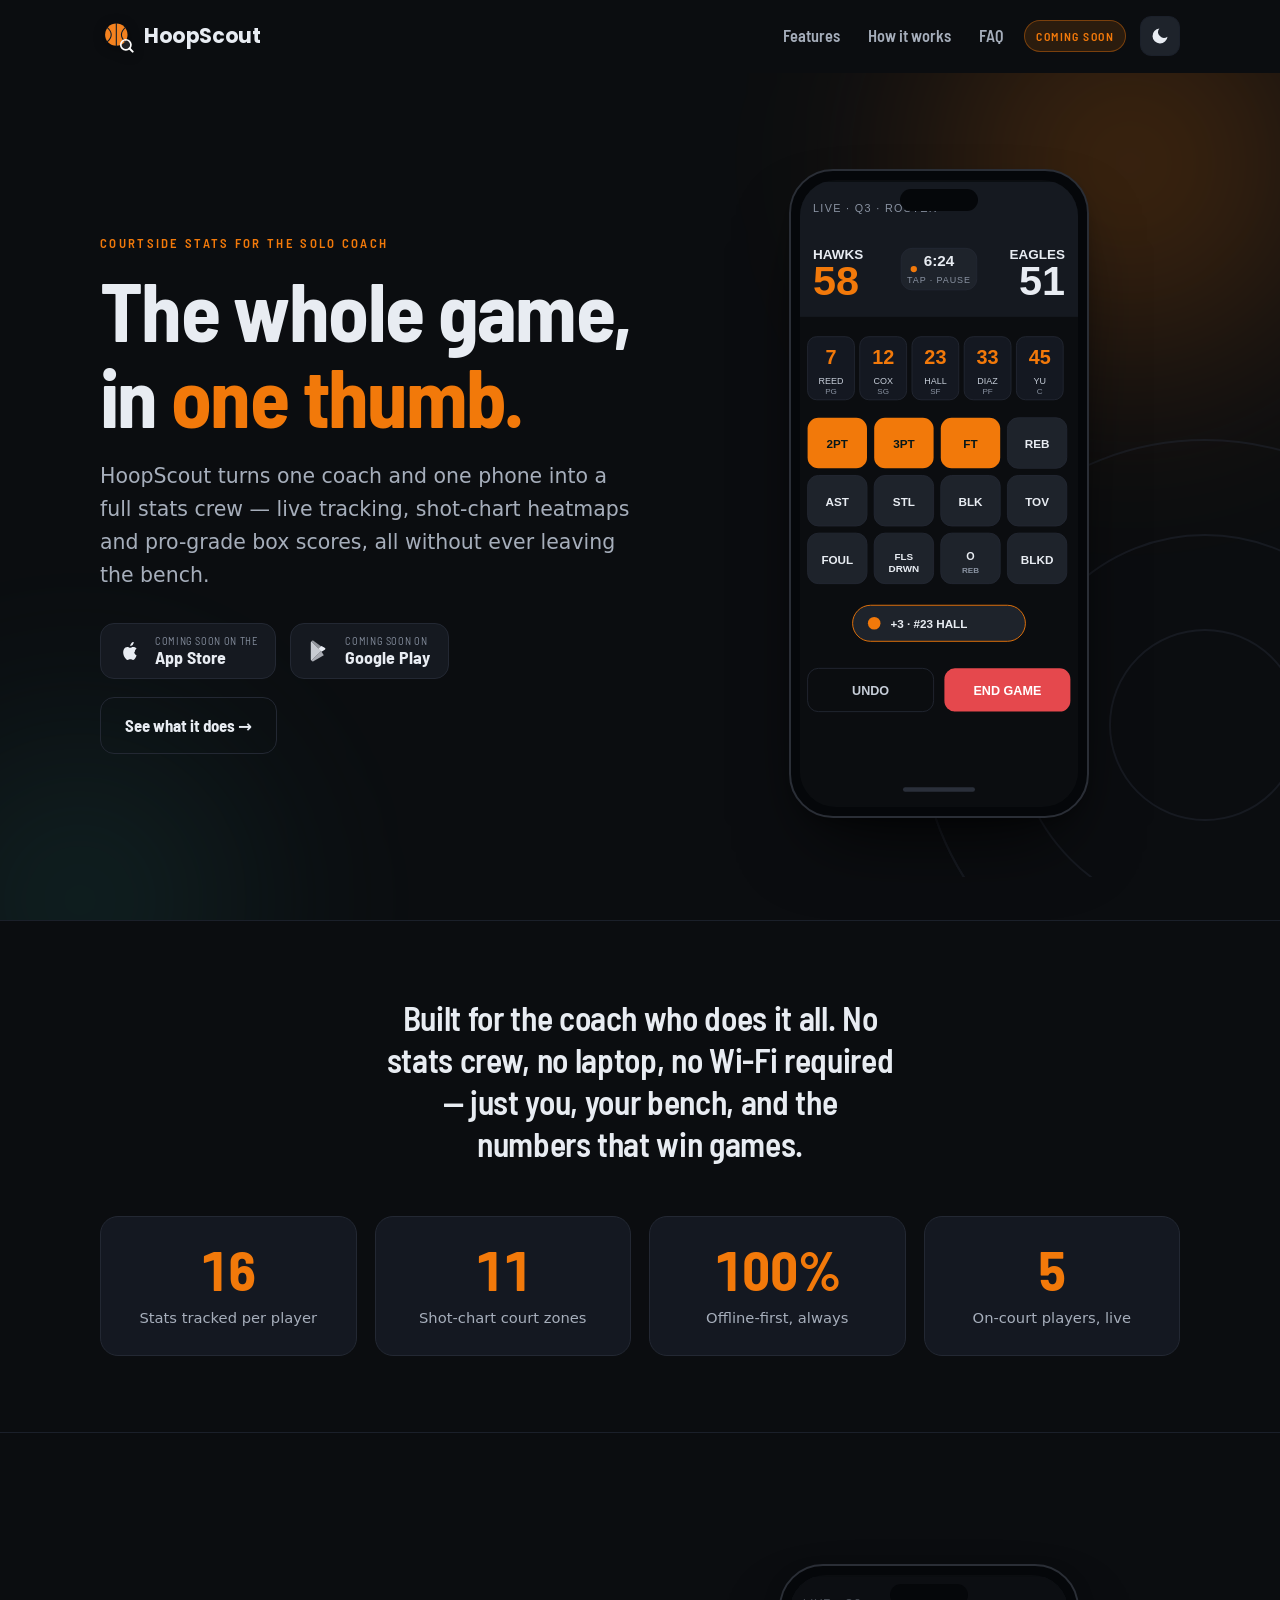
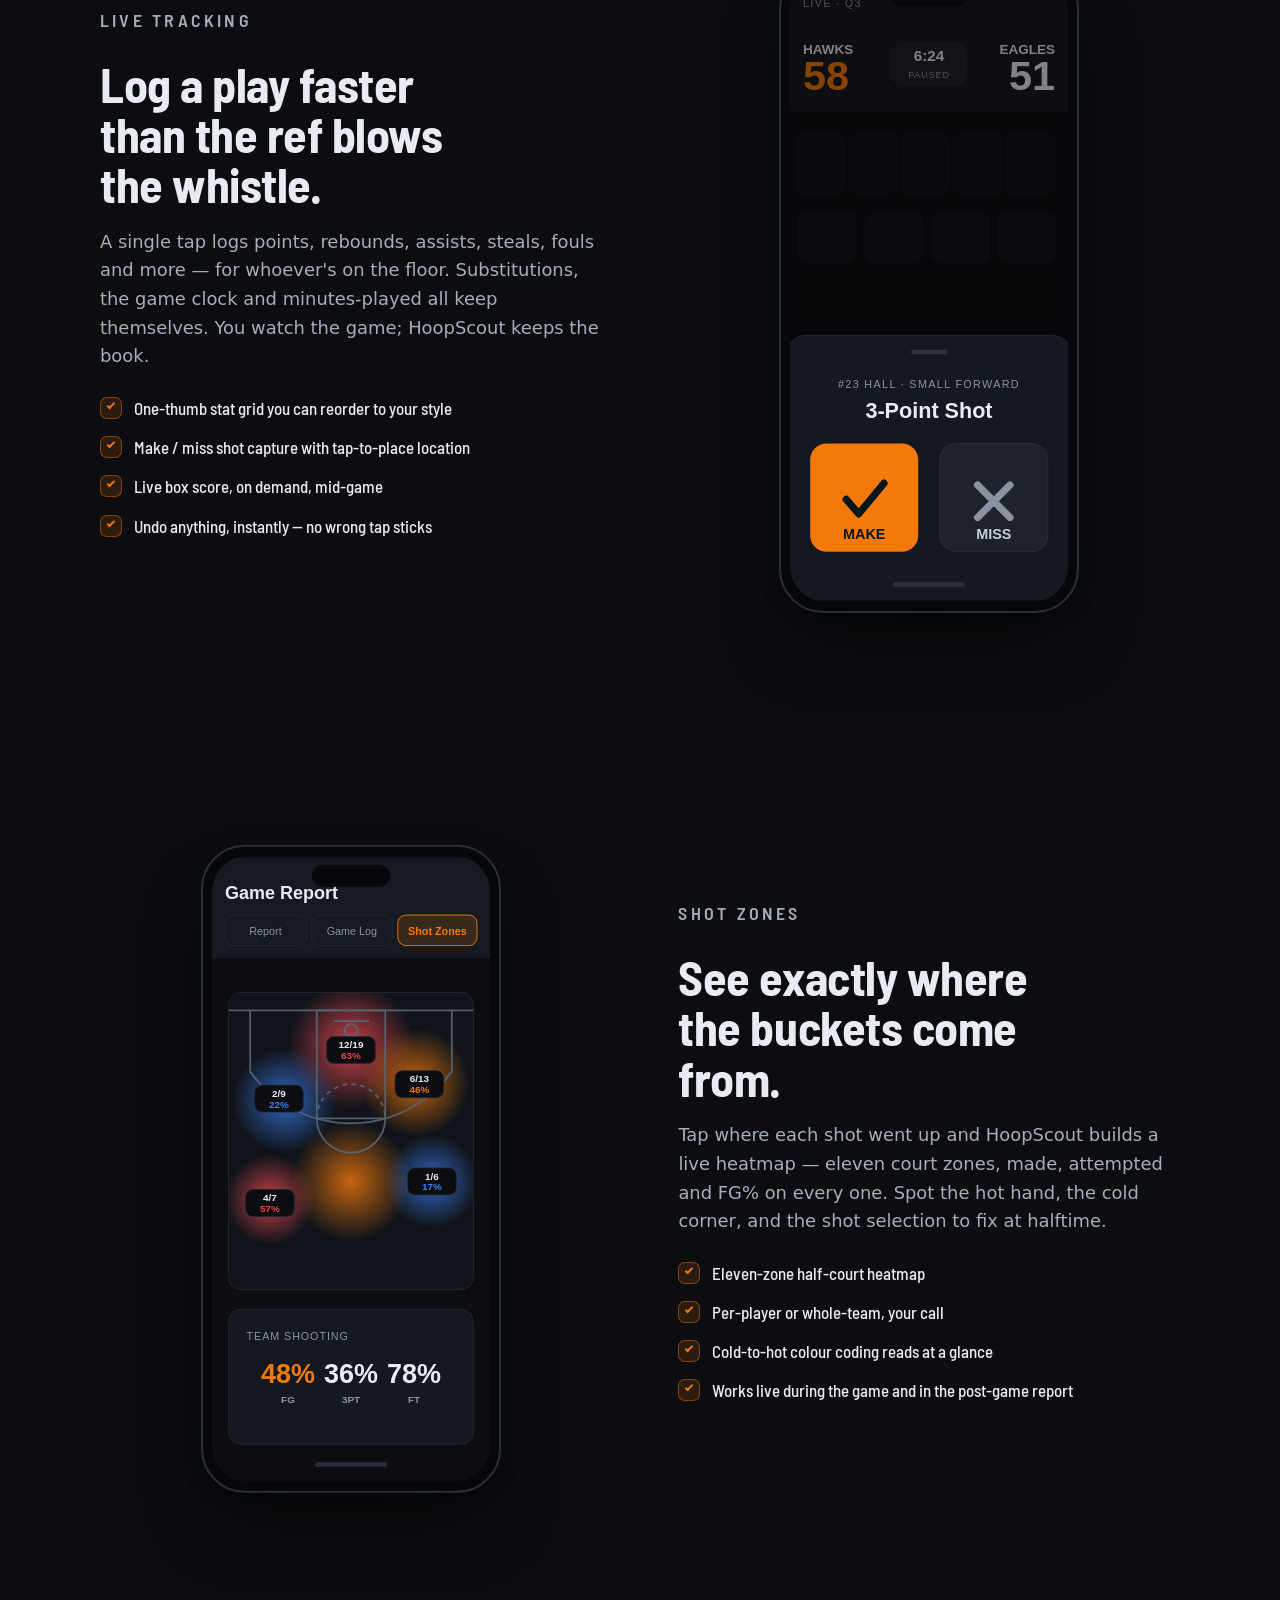
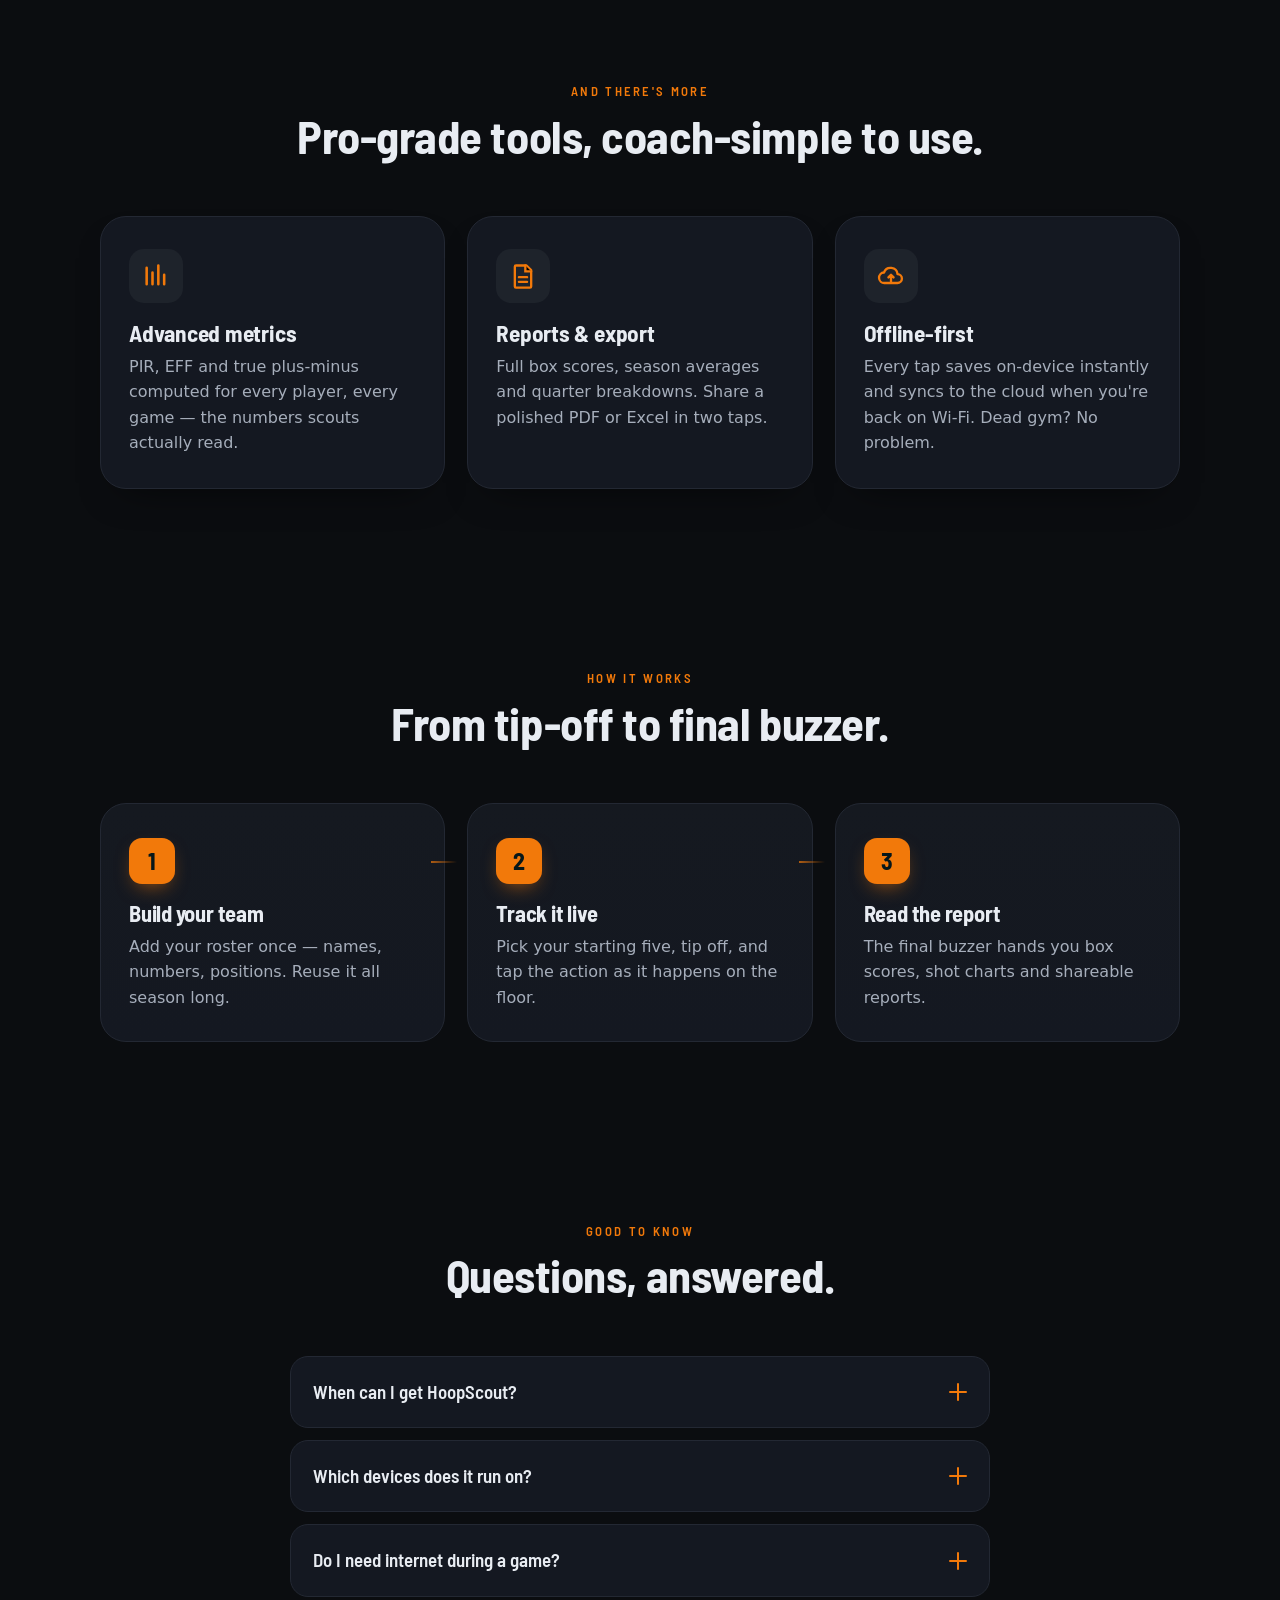
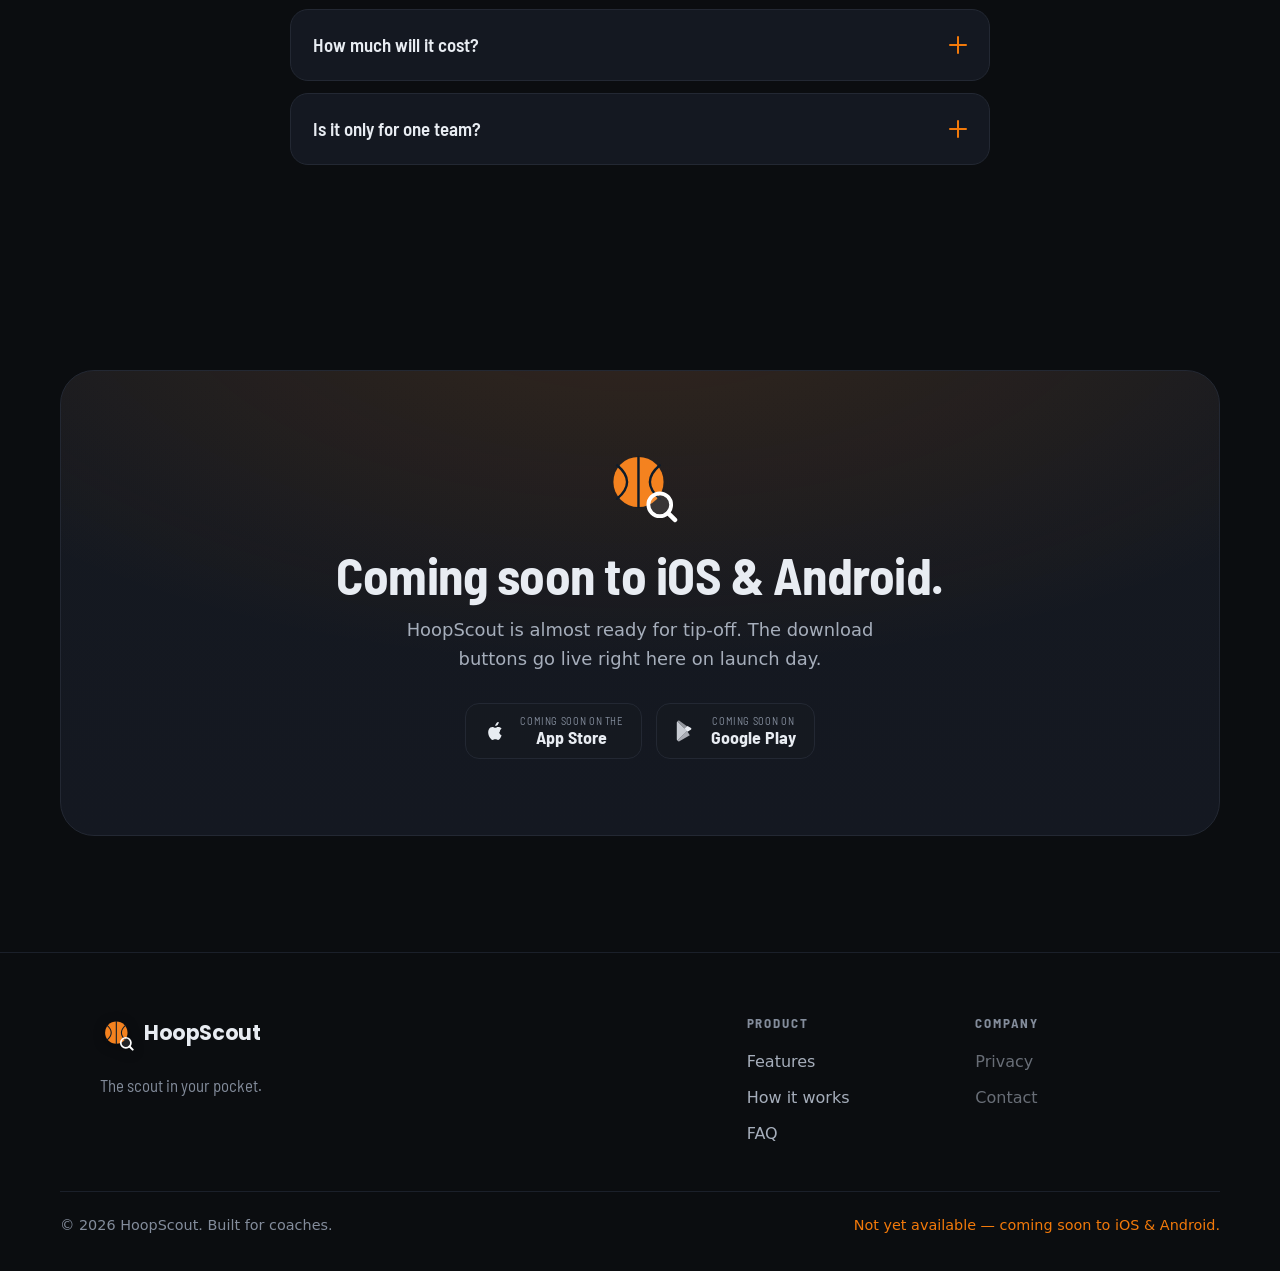
==== index.html @ 293b3ce4 "Initial commit: HoopScout marketing website Static HTML/CSS/JS landing page for the HoopScout basket" ====
<!doctype html>
<html lang="en" data-theme="dark">
<head>
  <meta charset="utf-8" />
  <meta name="viewport" content="width=device-width, initial-scale=1" />
  <title>HoopScout — Courtside basketball stats for the solo coach</title>
  <meta name="description" content="HoopScout turns one coach and one phone into a full stats crew — live courtside tracking, shot-zone heatmaps and pro-grade box scores. Coming soon to iOS & Android." />
  <meta name="theme-color" content="#0B0D10" />

  <!-- Open Graph / social -->
  <meta property="og:type" content="website" />
  <meta property="og:title" content="HoopScout — the scout in your pocket" />
  <meta property="og:description" content="Live courtside stat tracking, shot-zone heatmaps and pro-grade reports. One coach, one phone. Coming soon to iOS & Android." />
  <meta property="og:image" content="assets/og-image.svg" />
  <meta name="twitter:card" content="summary_large_image" />

  <link rel="icon" href="assets/favicon.svg" type="image/svg+xml" />
  <link rel="apple-touch-icon" href="assets/favicon.svg" />

  <!-- Fonts -->
  <link rel="preconnect" href="https://fonts.googleapis.com" />
  <link rel="preconnect" href="https://fonts.gstatic.com" crossorigin />
  <link href="https://fonts.googleapis.com/css2?family=Barlow+Semi+Condensed:wght@500;600;700&family=Poppins:wght@600;700&display=swap" rel="stylesheet" />

  <link rel="stylesheet" href="css/styles.css" />
  <noscript><style>.reveal{opacity:1 !important;transform:none !important}</style></noscript>

  <!-- Set theme before paint to avoid a flash -->
  <script>
    (function () {
      try {
        var t = localStorage.getItem('hs-theme');
        if (t === 'light' || t === 'dark') document.documentElement.setAttribute('data-theme', t);
      } catch (e) {}
    })();
  </script>
</head>
<body>
  <a class="skip-link" href="#main">Skip to content</a>

  <!-- ============ NAV ============ -->
  <header class="nav" id="nav" data-reveal-instant>
    <div class="wrap nav__inner">
      <a class="brand" href="#top" aria-label="HoopScout home">
        <span class="brand__mark" aria-hidden="true">
          <svg viewBox="0 0 100 100" xmlns="http://www.w3.org/2000/svg">
            <circle cx="48" cy="46" r="33" fill="#F4821F"/>
            <line x1="48" y1="13" x2="48" y2="79" stroke="#0D1B2A" stroke-width="3.2" stroke-linecap="round"/>
            <path d="M 20,24 Q 46,46 20,68" stroke="#0D1B2A" stroke-width="3.2" fill="none" stroke-linecap="round"/>
            <path d="M 76,24 Q 50,46 76,68" stroke="#0D1B2A" stroke-width="3.2" fill="none" stroke-linecap="round"/>
            <circle cx="76" cy="76" r="15" fill="rgba(255,255,255,0.10)" stroke="#fff" stroke-width="5"/>
            <line x1="87" y1="87" x2="96" y2="96" stroke="#fff" stroke-width="6" stroke-linecap="round"/>
          </svg>
        </span>
        <span class="brand__word">HoopScout</span>
      </a>

      <nav class="nav__links" aria-label="Primary">
        <a href="#features">Features</a>
        <a href="#how">How it works</a>
        <a href="#faq">FAQ</a>
      </nav>

      <div class="nav__actions">
        <span class="chip chip--soon">Coming soon</span>
        <button class="theme-toggle" id="themeToggle" type="button" aria-label="Switch to light theme" aria-pressed="false">
          <svg class="theme-toggle__moon" viewBox="0 0 24 24" aria-hidden="true"><path d="M21 12.8A9 9 0 1 1 11.2 3a7 7 0 0 0 9.8 9.8Z" fill="currentColor"/></svg>
          <svg class="theme-toggle__sun" viewBox="0 0 24 24" aria-hidden="true"><circle cx="12" cy="12" r="4.2" fill="currentColor"/><g stroke="currentColor" stroke-width="2" stroke-linecap="round"><path d="M12 2.5v2.6M12 18.9v2.6M2.5 12h2.6M18.9 12h2.6M5 5l1.9 1.9M17.1 17.1 19 19M19 5l-1.9 1.9M6.9 17.1 5 19"/></g></svg>
        </button>
      </div>
    </div>
  </header>

  <main id="main">
    <span id="top"></span>

    <!-- ============ HERO ============ -->
    <section class="hero">
      <div class="hero__bg" aria-hidden="true">
        <span class="hero__glow hero__glow--1"></span>
        <span class="hero__glow hero__glow--2"></span>
        <svg class="hero__court" viewBox="0 0 800 800" preserveAspectRatio="xMidYMid slice">
          <g fill="none" stroke="currentColor" stroke-width="2">
            <circle cx="640" cy="640" r="300"/>
            <circle cx="640" cy="640" r="200"/>
            <circle cx="640" cy="640" r="100"/>
            <path d="M340 640a300 300 0 0 0 600 0"/>
          </g>
        </svg>
      </div>

      <div class="wrap hero__inner">
        <div class="hero__copy">
          <p class="eyebrow reveal">Courtside stats for the solo coach</p>
          <h1 class="hero__title reveal" data-reveal-delay="1">
            The whole game,<br />in <span class="accent">one thumb.</span>
          </h1>
          <p class="hero__sub reveal" data-reveal-delay="2">
            HoopScout turns one coach and one phone into a full stats crew —
            live tracking, shot-chart heatmaps and pro-grade box scores,
            all without ever leaving the bench.
          </p>

          <div class="hero__cta reveal" data-reveal-delay="3">
            <div class="badges">
              <span class="store-badge" role="img" aria-label="Coming soon on the App Store" title="Coming soon">
                <svg class="store-badge__icon" viewBox="0 0 24 24" aria-hidden="true"><path d="M16.4 12.9c0-2 1.6-3 1.7-3-1-1.4-2.4-1.6-2.9-1.6-1.2-.1-2.4.7-3 .7-.6 0-1.6-.7-2.6-.7-1.3 0-2.6.8-3.2 2-1.4 2.4-.4 6 1 8 .7 1 1.4 2 2.4 2 1 0 1.3-.6 2.5-.6s1.5.6 2.5.6 1.7-1 2.3-2c.7-1.1 1-2.2 1-2.3-.1 0-2.2-.8-2.2-3.1ZM14.6 6.3c.5-.7.9-1.6.8-2.5-.8 0-1.7.5-2.3 1.2-.5.6-.9 1.5-.8 2.4.9.1 1.8-.4 2.3-1.1Z" fill="currentColor"/></svg>
                <span class="store-badge__text"><small>Coming soon on the</small><strong>App Store</strong></span>
              </span>
              <span class="store-badge" role="img" aria-label="Coming soon on Google Play" title="Coming soon">
                <svg class="store-badge__icon" viewBox="0 0 24 24" aria-hidden="true"><path d="M4 3.2c-.3.2-.5.6-.5 1.1v15.4c0 .5.2.9.5 1.1l9-8.8-9-8.8Z" fill="currentColor" opacity=".85"/><path d="m16.3 9.1-2.9-1.7-2.7 2.6 2.7 2.6 3-1.7c.8-.5.8-1.4-.1-1.8Z" fill="currentColor"/><path d="m4 3.2 9 8.8 2.5-2.5L5.9 2.6C5.2 2.2 4.5 2.5 4 3.2Z" fill="currentColor" opacity=".6"/><path d="m13 12 -9 8.8c.5.7 1.2 1 1.9.6l9.6-5.5L13 12Z" fill="currentColor" opacity=".7"/></svg>
                <span class="store-badge__text"><small>Coming soon on</small><strong>Google Play</strong></span>
              </span>
            </div>
            <a class="btn btn--ghost" href="#features">See what it does &rarr;</a>
          </div>
        </div>

        <div class="hero__visual reveal" data-reveal-delay="2">
          <div class="phone phone--float">
            <div class="phone__frame">
              <span class="phone__island" aria-hidden="true"></span>
              <img class="phone__screen" src="assets/screenshots/hero.png" alt="HoopScout live game screen showing a score bar, on-court players and the stat button grid"
                   loading="eager" width="320" height="692"
                   onerror="this.onerror=null;this.src='assets/screenshots/ph-hero.svg';" />
            </div>
          </div>
        </div>
      </div>
    </section>

    <!-- ============ POSITIONING / STATS ============ -->
    <section class="band">
      <div class="wrap">
        <p class="band__lead reveal">
          Built for the coach who does it all. No stats crew, no laptop,
          no Wi-Fi required — just you, your bench, and the numbers that win games.
        </p>
        <div class="stats">
          <div class="stat reveal" data-reveal-delay="1">
            <span class="stat__num" data-count="16">0</span>
            <span class="stat__label">Stats tracked per player</span>
          </div>
          <div class="stat reveal" data-reveal-delay="2">
            <span class="stat__num" data-count="11">0</span>
            <span class="stat__label">Shot-chart court zones</span>
          </div>
          <div class="stat reveal" data-reveal-delay="3">
            <span class="stat__num" data-count="100" data-suffix="%">0</span>
            <span class="stat__label">Offline-first, always</span>
          </div>
          <div class="stat reveal" data-reveal-delay="4">
            <span class="stat__num" data-count="5">0</span>
            <span class="stat__label">On-court players, live</span>
          </div>
        </div>
      </div>
    </section>

    <!-- ============ SPOTLIGHT 1 — LIVE TRACKING ============ -->
    <section class="spotlight" id="features">
      <div class="wrap spotlight__inner">
        <div class="spotlight__copy reveal">
          <p class="eyebrow">Live tracking</p>
          <h2>Log a play faster than the ref blows the whistle.</h2>
          <p>
            A single tap logs points, rebounds, assists, steals, fouls and more —
            for whoever's on the floor. Substitutions, the game clock and
            minutes-played all keep themselves. You watch the game;
            HoopScout keeps the book.
          </p>
          <ul class="ticks">
            <li>One-thumb stat grid you can reorder to your style</li>
            <li>Make / miss shot capture with tap-to-place location</li>
            <li>Live box score, on demand, mid-game</li>
            <li>Undo anything, instantly — no wrong tap sticks</li>
          </ul>
        </div>
        <div class="spotlight__visual reveal" data-reveal-delay="1">
          <div class="phone" data-parallax="0.04">
            <div class="phone__frame">
              <span class="phone__island" aria-hidden="true"></span>
              <img class="phone__screen" src="assets/screenshots/live-tracking.png" alt="HoopScout shot-confirm sheet with large Make and Miss buttons"
                   loading="lazy" width="320" height="692"
                   onerror="this.onerror=null;this.src='assets/screenshots/ph-live-tracking.svg';" />
            </div>
          </div>
        </div>
      </div>
    </section>

    <!-- ============ SPOTLIGHT 2 — SHOT ZONES ============ -->
    <section class="spotlight spotlight--reverse">
      <div class="wrap spotlight__inner">
        <div class="spotlight__copy reveal">
          <p class="eyebrow">Shot zones</p>
          <h2>See exactly where the buckets come from.</h2>
          <p>
            Tap where each shot went up and HoopScout builds a live heatmap —
            eleven court zones, made, attempted and FG% on every one.
            Spot the hot hand, the cold corner, and the shot selection to
            fix at halftime.
          </p>
          <ul class="ticks">
            <li>Eleven-zone half-court heatmap</li>
            <li>Per-player or whole-team, your call</li>
            <li>Cold-to-hot colour coding reads at a glance</li>
            <li>Works live during the game and in the post-game report</li>
          </ul>
        </div>
        <div class="spotlight__visual reveal" data-reveal-delay="1">
          <div class="phone" data-parallax="0.04">
            <div class="phone__frame">
              <span class="phone__island" aria-hidden="true"></span>
              <img class="phone__screen" src="assets/screenshots/shot-zones.png" alt="HoopScout shot-zone heatmap on a half court with FG% badges per zone"
                   loading="lazy" width="320" height="692"
                   onerror="this.onerror=null;this.src='assets/screenshots/ph-shot-zones.svg';" />
            </div>
          </div>
        </div>
      </div>
    </section>

    <!-- ============ MORE IN THE APP ============ -->
    <section class="more">
      <div class="wrap">
        <div class="section-head reveal">
          <p class="eyebrow">And there's more</p>
          <h2>Pro-grade tools, coach-simple to use.</h2>
        </div>
        <div class="cards">
          <article class="card reveal" data-reveal-delay="1">
            <span class="card__icon" aria-hidden="true">
              <svg viewBox="0 0 24 24"><path d="M4 19V5m5 14V9m5 10V3m5 16v-8" stroke="currentColor" stroke-width="2.2" stroke-linecap="round"/></svg>
            </span>
            <h3>Advanced metrics</h3>
            <p>PIR, EFF and true plus-minus computed for every player, every game — the numbers scouts actually read.</p>
          </article>
          <article class="card reveal" data-reveal-delay="2">
            <span class="card__icon" aria-hidden="true">
              <svg viewBox="0 0 24 24"><path d="M6 3h9l4 4v14a1 1 0 0 1-1 1H6a1 1 0 0 1-1-1V4a1 1 0 0 1 1-1Z" fill="none" stroke="currentColor" stroke-width="2" stroke-linejoin="round"/><path d="M14 3v5h5M8.5 13h7M8.5 17h7" stroke="currentColor" stroke-width="2" stroke-linecap="round"/></svg>
            </span>
            <h3>Reports &amp; export</h3>
            <p>Full box scores, season averages and quarter breakdowns. Share a polished PDF or Excel in two taps.</p>
          </article>
          <article class="card reveal" data-reveal-delay="3">
            <span class="card__icon" aria-hidden="true">
              <svg viewBox="0 0 24 24"><path d="M6.5 18a4.5 4.5 0 0 1-.5-9 6 6 0 0 1 11.6 1.4A3.8 3.8 0 0 1 17.5 18H6.5Z" fill="none" stroke="currentColor" stroke-width="2" stroke-linejoin="round"/><path d="M12 11v6m0-6-2.2 2.2M12 11l2.2 2.2" stroke="currentColor" stroke-width="2" stroke-linecap="round" stroke-linejoin="round"/></svg>
            </span>
            <h3>Offline-first</h3>
            <p>Every tap saves on-device instantly and syncs to the cloud when you're back on Wi-Fi. Dead gym? No problem.</p>
          </article>
        </div>
      </div>
    </section>

    <!-- ============ HOW IT WORKS ============ -->
    <section class="how" id="how">
      <div class="wrap">
        <div class="section-head reveal">
          <p class="eyebrow">How it works</p>
          <h2>From tip-off to final buzzer.</h2>
        </div>
        <ol class="steps">
          <li class="step reveal" data-reveal-delay="1">
            <span class="step__num">1</span>
            <h3>Build your team</h3>
            <p>Add your roster once — names, numbers, positions. Reuse it all season long.</p>
          </li>
          <li class="step reveal" data-reveal-delay="2">
            <span class="step__num">2</span>
            <h3>Track it live</h3>
            <p>Pick your starting five, tip off, and tap the action as it happens on the floor.</p>
          </li>
          <li class="step reveal" data-reveal-delay="3">
            <span class="step__num">3</span>
            <h3>Read the report</h3>
            <p>The final buzzer hands you box scores, shot charts and shareable reports.</p>
          </li>
        </ol>
      </div>
    </section>

    <!-- ============ FAQ ============ -->
    <section class="faq" id="faq">
      <div class="wrap faq__inner">
        <div class="section-head reveal">
          <p class="eyebrow">Good to know</p>
          <h2>Questions, answered.</h2>
        </div>
        <div class="faq__list">
          <details class="qa reveal">
            <summary>When can I get HoopScout?<span class="qa__mark" aria-hidden="true"></span></summary>
            <div class="qa__body"><p>It's in the final stretch of development. This page is exactly where the App Store and Google Play links will land the moment it's live — check back soon.</p></div>
          </details>
          <details class="qa reveal">
            <summary>Which devices does it run on?<span class="qa__mark" aria-hidden="true"></span></summary>
            <div class="qa__body"><p>iPhone and Android phones and tablets. It's built to work one-handed courtside and adapts cleanly to portrait or landscape.</p></div>
          </details>
          <details class="qa reveal">
            <summary>Do I need internet during a game?<span class="qa__mark" aria-hidden="true"></span></summary>
            <div class="qa__body"><p>No. HoopScout is offline-first: everything saves to your device instantly and syncs to the cloud later, so dead gym Wi-Fi never costs you a stat.</p></div>
          </details>
          <details class="qa reveal">
            <summary>How much will it cost?<span class="qa__mark" aria-hidden="true"></span></summary>
            <div class="qa__body"><p>HoopScout will launch free and ad-supported, with an optional ad-free upgrade down the line. Final pricing lands at launch.</p></div>
          </details>
          <details class="qa reveal">
            <summary>Is it only for one team?<span class="qa__mark" aria-hidden="true"></span></summary>
            <div class="qa__body"><p>Not at all — keep as many saved teams and rosters as you like, each with its own game history and season averages.</p></div>
          </details>
        </div>
      </div>
    </section>

    <!-- ============ CLOSING CTA ============ -->
    <section class="cta">
      <div class="wrap cta__inner reveal">
        <span class="cta__mark" aria-hidden="true">
          <svg viewBox="0 0 100 100" xmlns="http://www.w3.org/2000/svg">
            <circle cx="48" cy="46" r="33" fill="#F4821F"/>
            <line x1="48" y1="13" x2="48" y2="79" stroke="#0D1B2A" stroke-width="3.2" stroke-linecap="round"/>
            <path d="M 20,24 Q 46,46 20,68" stroke="#0D1B2A" stroke-width="3.2" fill="none" stroke-linecap="round"/>
            <path d="M 76,24 Q 50,46 76,68" stroke="#0D1B2A" stroke-width="3.2" fill="none" stroke-linecap="round"/>
            <circle cx="76" cy="76" r="15" fill="rgba(255,255,255,0.10)" stroke="#fff" stroke-width="5"/>
            <line x1="87" y1="87" x2="96" y2="96" stroke="#fff" stroke-width="6" stroke-linecap="round"/>
          </svg>
        </span>
        <h2>Coming soon to iOS &amp; Android.</h2>
        <p>HoopScout is almost ready for tip-off. The download buttons go live right here on launch day.</p>
        <div class="badges badges--center">
          <span class="store-badge" role="img" aria-label="Coming soon on the App Store" title="Coming soon">
            <svg class="store-badge__icon" viewBox="0 0 24 24" aria-hidden="true"><path d="M16.4 12.9c0-2 1.6-3 1.7-3-1-1.4-2.4-1.6-2.9-1.6-1.2-.1-2.4.7-3 .7-.6 0-1.6-.7-2.6-.7-1.3 0-2.6.8-3.2 2-1.4 2.4-.4 6 1 8 .7 1 1.4 2 2.4 2 1 0 1.3-.6 2.5-.6s1.5.6 2.5.6 1.7-1 2.3-2c.7-1.1 1-2.2 1-2.3-.1 0-2.2-.8-2.2-3.1ZM14.6 6.3c.5-.7.9-1.6.8-2.5-.8 0-1.7.5-2.3 1.2-.5.6-.9 1.5-.8 2.4.9.1 1.8-.4 2.3-1.1Z" fill="currentColor"/></svg>
            <span class="store-badge__text"><small>Coming soon on the</small><strong>App Store</strong></span>
          </span>
          <span class="store-badge" role="img" aria-label="Coming soon on Google Play" title="Coming soon">
            <svg class="store-badge__icon" viewBox="0 0 24 24" aria-hidden="true"><path d="M4 3.2c-.3.2-.5.6-.5 1.1v15.4c0 .5.2.9.5 1.1l9-8.8-9-8.8Z" fill="currentColor" opacity=".85"/><path d="m16.3 9.1-2.9-1.7-2.7 2.6 2.7 2.6 3-1.7c.8-.5.8-1.4-.1-1.8Z" fill="currentColor"/><path d="m4 3.2 9 8.8 2.5-2.5L5.9 2.6C5.2 2.2 4.5 2.5 4 3.2Z" fill="currentColor" opacity=".6"/><path d="m13 12 -9 8.8c.5.7 1.2 1 1.9.6l9.6-5.5L13 12Z" fill="currentColor" opacity=".7"/></svg>
            <span class="store-badge__text"><small>Coming soon on</small><strong>Google Play</strong></span>
          </span>
        </div>
      </div>
    </section>
  </main>

  <!-- ============ FOOTER ============ -->
  <footer class="footer">
    <div class="wrap footer__inner">
      <div class="footer__brand">
        <a class="brand" href="#top" aria-label="HoopScout home">
          <span class="brand__mark" aria-hidden="true">
            <svg viewBox="0 0 100 100" xmlns="http://www.w3.org/2000/svg">
              <circle cx="48" cy="46" r="33" fill="#F4821F"/>
              <line x1="48" y1="13" x2="48" y2="79" stroke="#0D1B2A" stroke-width="3.2" stroke-linecap="round"/>
              <path d="M 20,24 Q 46,46 20,68" stroke="#0D1B2A" stroke-width="3.2" fill="none" stroke-linecap="round"/>
              <path d="M 76,24 Q 50,46 76,68" stroke="#0D1B2A" stroke-width="3.2" fill="none" stroke-linecap="round"/>
              <circle cx="76" cy="76" r="15" fill="rgba(255,255,255,0.10)" stroke="#fff" stroke-width="5"/>
              <line x1="87" y1="87" x2="96" y2="96" stroke="#fff" stroke-width="6" stroke-linecap="round"/>
            </svg>
          </span>
          <span class="brand__word">HoopScout</span>
        </a>
        <p class="footer__tag">The scout in your pocket.</p>
      </div>
      <nav class="footer__cols" aria-label="Footer">
        <div class="footer__col">
          <h4>Product</h4>
          <a href="#features">Features</a>
          <a href="#how">How it works</a>
          <a href="#faq">FAQ</a>
        </div>
        <div class="footer__col">
          <h4>Company</h4>
          <a href="#" aria-disabled="true">Privacy</a>
          <a href="#" aria-disabled="true">Contact</a>
        </div>
      </nav>
    </div>
    <div class="wrap footer__base">
      <span>&copy; <span id="year">2026</span> HoopScout. Built for coaches.</span>
      <span class="footer__soon">Not yet available — coming soon to iOS &amp; Android.</span>
    </div>
  </footer>

  <script src="js/main.js" defer></script>
</body>
</html>
---- css/styles.css ----
/* ============================================================
   HoopScout — marketing site
   Design tokens mirror HoopScout App (constants/theme.ts)
   ============================================================ */

/* ---------- Tokens: dark (default) ---------- */
:root {
  --bg:          #0B0D10;
  --bg-elev:     #151920;
  --surface:     #141821;
  --surface-2:   #10141A;
  --border:      #232833;
  --border-soft: #1B202A;
  --icon-tile:   #1E232B;

  --accent:      #F2790A;
  --accent-ink:  #F4821F;
  --accent-2:    #35B5A8;   /* muted teal */
  --accent-text: #06171A;
  --navy:        #0D1B2A;
  --danger:      #E5484D;

  --text:   #E8ECF2;
  --text-2: #A6AEBB;
  --text-3: #838C9B;

  --nav-bg:   rgba(11, 13, 16, 0.72);
  --card-sh:  0 18px 40px -24px rgba(0,0,0,0.75);
  --phone-sh: 0 40px 80px -30px rgba(0,0,0,0.85), 0 8px 24px -12px rgba(0,0,0,0.6);
  --accent-wash: rgba(242,121,10,0.14);

  --maxw: 1160px;
  --radius: 18px;
  --radius-lg: 26px;
  --ease: cubic-bezier(.16,.84,.44,1);

  --font-title: "Barlow Semi Condensed", "Arial Narrow", system-ui, sans-serif;
  --font-word:  "Poppins", "Barlow Semi Condensed", system-ui, sans-serif;
  --font-body:  system-ui, -apple-system, "Segoe UI", Roboto, Helvetica, Arial, sans-serif;

  color-scheme: dark;
}

/* ---------- Tokens: light ---------- */
:root[data-theme="light"] {
  --bg:          #F3F5F9;
  --bg-elev:     #FFFFFF;
  --surface:     #FFFFFF;
  --surface-2:   #EDF0F5;
  --border:      #E2E7EE;
  --border-soft: #EAEEF4;
  --icon-tile:   #EEF1F6;

  --text:   #0D1B2A;
  --text-2: #45505F;
  --text-3: #6B7686;

  --nav-bg:   rgba(255, 255, 255, 0.78);
  --card-sh:  0 18px 40px -28px rgba(13,27,42,0.28);
  --phone-sh: 0 40px 80px -34px rgba(13,27,42,0.4), 0 8px 24px -14px rgba(13,27,42,0.25);
  --accent-wash: rgba(242,121,10,0.12);

  color-scheme: light;
}

/* ---------- Reset / base ---------- */
*, *::before, *::after { box-sizing: border-box; }
* { margin: 0; }
html { scroll-behavior: smooth; -webkit-text-size-adjust: 100%; }
@media (prefers-reduced-motion: reduce) { html { scroll-behavior: auto; } }

body {
  font-family: var(--font-body);
  background: var(--bg);
  color: var(--text);
  line-height: 1.6;
  -webkit-font-smoothing: antialiased;
  text-rendering: optimizeLegibility;
  overflow-x: hidden;
  transition: background-color .4s ease, color .4s ease;
}

img, svg { display: block; max-width: 100%; }
a { color: inherit; text-decoration: none; }
ul, ol { list-style: none; padding: 0; }

h1, h2, h3, h4 { font-family: var(--font-title); font-weight: 700; line-height: 1.05; letter-spacing: -0.01em; }

::selection { background: var(--accent); color: var(--accent-text); }

:focus-visible {
  outline: 2px solid var(--accent);
  outline-offset: 3px;
  border-radius: 6px;
}

.wrap { width: 100%; max-width: var(--maxw); margin-inline: auto; padding-inline: clamp(20px, 5vw, 40px); }

.skip-link {
  position: absolute; left: 16px; top: -60px; z-index: 200;
  background: var(--accent); color: var(--accent-text);
  padding: 10px 16px; border-radius: 10px; font-weight: 700;
  transition: top .2s ease;
}
.skip-link:focus { top: 12px; }

.accent { color: var(--accent); }

.eyebrow {
  font-family: var(--font-title);
  text-transform: uppercase;
  letter-spacing: 0.18em;
  font-size: 0.8rem;
  font-weight: 600;
  color: var(--accent);
  margin-bottom: 14px;
}

/* ============================================================
   NAV
   ============================================================ */
.nav {
  position: sticky; top: 0; z-index: 100;
  transition: background-color .3s ease, box-shadow .3s ease, border-color .3s ease;
  border-bottom: 1px solid transparent;
}
.nav.is-scrolled {
  background: var(--nav-bg);
  -webkit-backdrop-filter: blur(14px);
  backdrop-filter: blur(14px);
  border-bottom-color: var(--border);
  box-shadow: 0 8px 30px -20px rgba(0,0,0,0.6);
}
.nav__inner {
  display: flex; align-items: center; gap: 20px;
  height: 72px;
}
.brand { display: inline-flex; align-items: center; gap: 10px; font-family: var(--font-word); font-weight: 700; }
.brand__mark { width: 34px; height: 34px; display: block; filter: drop-shadow(0 2px 6px rgba(0,0,0,.35)); }
.brand__mark svg { width: 100%; height: 100%; }
.brand__word { font-size: 1.28rem; letter-spacing: -0.02em; }

.nav__links { display: flex; gap: 28px; margin-left: auto; }
.nav__links a {
  font-family: var(--font-title); font-weight: 600; font-size: 1.02rem;
  color: var(--text-2); position: relative; padding: 4px 0;
  transition: color .2s ease;
}
.nav__links a::after {
  content: ""; position: absolute; left: 0; bottom: -2px; height: 2px; width: 100%;
  background: var(--accent); transform: scaleX(0); transform-origin: left;
  transition: transform .25s var(--ease);
}
.nav__links a:hover { color: var(--text); }
.nav__links a:hover::after { transform: scaleX(1); }

.nav__actions { display: flex; align-items: center; gap: 14px; }
.nav__links + .nav__actions { margin-left: 0; }
.nav__links { }

.chip {
  font-family: var(--font-title); font-weight: 600; font-size: 0.74rem;
  text-transform: uppercase; letter-spacing: 0.12em;
  padding: 6px 11px; border-radius: 999px;
}
.chip--soon {
  color: var(--accent);
  background: var(--accent-wash);
  border: 1px solid color-mix(in srgb, var(--accent) 40%, transparent);
}

.theme-toggle {
  width: 40px; height: 40px; border-radius: 11px;
  background: var(--icon-tile); border: 1px solid var(--border-soft);
  color: var(--text); cursor: pointer;
  display: grid; place-items: center; padding: 0;
  transition: background-color .2s ease, transform .2s ease;
}
.theme-toggle:hover { transform: translateY(-1px); }
.theme-toggle svg { width: 20px; height: 20px; }
.theme-toggle__sun { display: none; }
:root[data-theme="light"] .theme-toggle__moon { display: none; }
:root[data-theme="light"] .theme-toggle__sun { display: block; }

/* ============================================================
   BUTTONS / BADGES
   ============================================================ */
.btn {
  display: inline-flex; align-items: center; justify-content: center; gap: 8px;
  font-family: var(--font-title); font-weight: 700; font-size: 1.05rem;
  padding: 14px 24px; border-radius: 14px; cursor: pointer;
  min-height: 52px; border: 1px solid transparent;
  transition: transform .2s var(--ease), background-color .2s ease, border-color .2s ease;
}
.btn--ghost { color: var(--text); border-color: var(--border); background: transparent; }
.btn--ghost:hover { transform: translateY(-2px); border-color: color-mix(in srgb, var(--accent) 60%, var(--border)); color: var(--accent); }

.badges { display: flex; flex-wrap: wrap; gap: 14px; }
.badges--center { justify-content: center; }

.store-badge {
  display: inline-flex; align-items: center; gap: 12px;
  padding: 10px 18px 10px 16px; border-radius: 14px;
  background: var(--bg-elev); border: 1px solid var(--border);
  color: var(--text); cursor: default; user-select: none;
  min-height: 56px; position: relative; overflow: hidden;
  transition: transform .25s var(--ease), border-color .25s ease;
}
.store-badge:hover { transform: translateY(-2px); border-color: color-mix(in srgb, var(--accent) 45%, var(--border)); }
.store-badge__icon { width: 26px; height: 26px; color: var(--text); flex: none; }
.store-badge__text { display: flex; flex-direction: column; line-height: 1.15; font-family: var(--font-title); }
.store-badge__text small { font-size: 0.66rem; letter-spacing: 0.06em; color: var(--text-3); text-transform: uppercase; }
.store-badge__text strong { font-size: 1.12rem; font-weight: 700; }
/* sheen sweep */
.store-badge::after {
  content: ""; position: absolute; inset: 0;
  background: linear-gradient(115deg, transparent 30%, color-mix(in srgb, var(--accent) 22%, transparent) 48%, transparent 66%);
  transform: translateX(-120%);
  animation: sheen 5.5s ease-in-out infinite;
}
@keyframes sheen { 0%, 62% { transform: translateX(-120%); } 78%, 100% { transform: translateX(120%); } }

/* ============================================================
   HERO
   ============================================================ */
.hero { position: relative; padding: clamp(48px, 9vw, 96px) 0 clamp(56px, 8vw, 104px); overflow: hidden; }
.hero__bg { position: absolute; inset: 0; z-index: 0; pointer-events: none; }
.hero__glow { position: absolute; border-radius: 50%; filter: blur(80px); opacity: 0.55; }
.hero__glow--1 { width: 620px; height: 620px; top: -220px; right: -160px;
  background: radial-gradient(circle, rgba(242,121,10,0.5), transparent 70%); }
.hero__glow--2 { width: 520px; height: 520px; bottom: -240px; left: -180px;
  background: radial-gradient(circle, rgba(53,181,168,0.28), transparent 70%); }
:root[data-theme="light"] .hero__glow--1 { opacity: 0.35; }
:root[data-theme="light"] .hero__glow--2 { opacity: 0.28; }
.hero__court {
  position: absolute; right: -6%; top: 50%; transform: translateY(-50%);
  width: min(760px, 70vw); height: min(760px, 70vw);
  color: var(--border); opacity: 0.5;
  animation: spin 90s linear infinite;
}
:root[data-theme="light"] .hero__court { opacity: 0.7; }
@keyframes spin { to { transform: translateY(-50%) rotate(360deg); } }

.hero__inner {
  position: relative; z-index: 1;
  display: grid; grid-template-columns: 1.05fr 0.95fr; gap: clamp(32px, 5vw, 64px);
  align-items: center;
}
.hero__title {
  font-size: clamp(2.9rem, 7vw, 5.1rem);
  letter-spacing: -0.02em; margin-bottom: 22px;
}
.hero__sub { font-size: clamp(1.05rem, 1.6vw, 1.28rem); color: var(--text-2); max-width: 46ch; margin-bottom: 32px; }
.hero__cta { display: flex; flex-direction: column; gap: 18px; align-items: flex-start; }
.hero__visual { display: flex; justify-content: center; }

/* ============================================================
   PHONE MOCKUP
   ============================================================ */
.phone { width: clamp(232px, 30vw, 300px); }
.phone__frame {
  position: relative;
  aspect-ratio: 320 / 692;
  background: #05070A;
  border: 2px solid #2A2E36;
  border-radius: 44px;
  padding: 9px;
  box-shadow: var(--phone-sh);
}
:root[data-theme="light"] .phone__frame { border-color: #C9D0DA; background: #0B0D10; }
.phone__screen {
  width: 100%; height: 100%;
  object-fit: cover; object-position: top center;
  border-radius: 36px; background: #0B0D10;
}
.phone__island {
  position: absolute; top: 18px; left: 50%; transform: translateX(-50%);
  width: 78px; height: 22px; border-radius: 999px; background: #05070A; z-index: 2;
}
.phone--float { animation: floatY 6s ease-in-out infinite; will-change: transform; }
@keyframes floatY { 0%, 100% { transform: translateY(-10px); } 50% { transform: translateY(10px); } }

/* ============================================================
   POSITIONING BAND + STATS
   ============================================================ */
.band { padding: clamp(40px, 6vw, 76px) 0; border-top: 1px solid var(--border-soft); border-bottom: 1px solid var(--border-soft); }
.band__lead {
  font-family: var(--font-title); font-weight: 600;
  font-size: clamp(1.35rem, 3vw, 2.1rem); line-height: 1.25;
  text-align: center; max-width: 22ch; margin: 0 auto clamp(32px, 4vw, 52px);
  letter-spacing: -0.01em;
}
.band__lead { max-width: 30ch; }
.stats { display: grid; grid-template-columns: repeat(4, 1fr); gap: 18px; }
.stat {
  text-align: center; padding: 26px 14px; border-radius: var(--radius);
  background: var(--surface); border: 1px solid var(--border);
}
.stat__num {
  display: block; font-family: var(--font-title); font-weight: 700;
  font-size: clamp(2.4rem, 4.5vw, 3.4rem); color: var(--accent);
  font-variant-numeric: tabular-nums; line-height: 1;
}
.stat__label { display: block; margin-top: 8px; font-size: 0.92rem; color: var(--text-2); }

/* ============================================================
   SPOTLIGHT
   ============================================================ */
.spotlight { padding: clamp(56px, 9vw, 116px) 0; }
.spotlight__inner {
  display: grid; grid-template-columns: 1fr 1fr; gap: clamp(32px, 6vw, 80px);
  align-items: center;
}
.spotlight--reverse .spotlight__visual { order: -1; }
.spotlight__visual { display: flex; justify-content: center; }
.spotlight__copy h2 { font-size: clamp(1.9rem, 4vw, 3rem); margin-bottom: 18px; max-width: 16ch; }
.spotlight__copy > p { color: var(--text-2); font-size: clamp(1.02rem, 1.4vw, 1.15rem); max-width: 46ch; margin-bottom: 24px; }

.ticks { display: grid; gap: 12px; }
.ticks li {
  position: relative; padding-left: 34px; color: var(--text);
  font-family: var(--font-title); font-weight: 500; font-size: 1.06rem;
}
.ticks li::before {
  content: ""; position: absolute; left: 0; top: 2px;
  width: 22px; height: 22px; border-radius: 7px;
  background: var(--accent-wash);
  border: 1px solid color-mix(in srgb, var(--accent) 45%, transparent);
}
.ticks li::after {
  content: ""; position: absolute; left: 7px; top: 8px;
  width: 8px; height: 4px; border-left: 2px solid var(--accent); border-bottom: 2px solid var(--accent);
  transform: rotate(-45deg);
}

/* ============================================================
   MORE (cards)
   ============================================================ */
.more { padding: clamp(40px, 7vw, 92px) 0; }
.section-head { text-align: center; margin-bottom: clamp(32px, 5vw, 56px); }
.section-head h2 { font-size: clamp(1.9rem, 4vw, 2.9rem); }
.section-head .eyebrow { margin-bottom: 10px; }

.cards { display: grid; grid-template-columns: repeat(3, 1fr); gap: 22px; }
.card {
  background: var(--surface); border: 1px solid var(--border);
  border-radius: var(--radius-lg); padding: 32px 28px;
  box-shadow: var(--card-sh);
  transition: transform .3s var(--ease), border-color .3s ease;
}
.card:hover { transform: translateY(-4px); border-color: color-mix(in srgb, var(--accent) 40%, var(--border)); }
.card__icon {
  display: grid; place-items: center; width: 54px; height: 54px;
  border-radius: 15px; background: var(--icon-tile); color: var(--accent);
  margin-bottom: 18px;
}
.card__icon svg { width: 28px; height: 28px; }
.card h3 { font-size: 1.45rem; margin-bottom: 8px; }
.card p { color: var(--text-2); font-size: 1rem; }

/* ============================================================
   HOW IT WORKS
   ============================================================ */
.how { padding: clamp(40px, 7vw, 92px) 0; }
.steps { display: grid; grid-template-columns: repeat(3, 1fr); gap: 22px; counter-reset: step; }
.step {
  position: relative; padding: 34px 28px 30px;
  background: linear-gradient(180deg, var(--bg-elev), var(--surface));
  border: 1px solid var(--border); border-radius: var(--radius-lg);
}
.step__num {
  display: grid; place-items: center; width: 46px; height: 46px; border-radius: 13px;
  background: var(--accent); color: var(--accent-text);
  font-family: var(--font-title); font-weight: 700; font-size: 1.5rem;
  margin-bottom: 18px; box-shadow: 0 8px 20px -8px color-mix(in srgb, var(--accent) 70%, transparent);
}
.step h3 { font-size: 1.4rem; margin-bottom: 8px; }
.step p { color: var(--text-2); }
/* connector line on wide screens */
.steps .step:not(:last-child)::after {
  content: ""; position: absolute; top: 57px; right: -13px; width: 26px; height: 2px;
  background: linear-gradient(90deg, color-mix(in srgb, var(--accent) 70%, transparent), transparent);
}

/* ============================================================
   FAQ
   ============================================================ */
.faq { padding: clamp(40px, 7vw, 92px) 0; }
.faq__inner { max-width: 780px; }
.faq__list { display: grid; gap: 12px; }
.qa {
  background: var(--surface); border: 1px solid var(--border);
  border-radius: var(--radius); overflow: hidden;
  transition: border-color .25s ease, background-color .25s ease;
}
.qa[open] { border-color: color-mix(in srgb, var(--accent) 40%, var(--border)); }
.qa summary {
  list-style: none; cursor: pointer; padding: 20px 22px;
  font-family: var(--font-title); font-weight: 600; font-size: 1.18rem;
  display: flex; align-items: center; justify-content: space-between; gap: 16px;
}
.qa summary::-webkit-details-marker { display: none; }
.qa__mark { position: relative; width: 18px; height: 18px; flex: none; }
.qa__mark::before, .qa__mark::after {
  content: ""; position: absolute; background: var(--accent); border-radius: 2px;
  transition: transform .3s var(--ease), opacity .3s ease;
}
.qa__mark::before { left: 0; top: 8px; width: 18px; height: 2px; }
.qa__mark::after { left: 8px; top: 0; width: 2px; height: 18px; }
.qa[open] .qa__mark::after { transform: rotate(90deg); opacity: 0; }
.qa__body { display: grid; grid-template-rows: 0fr; transition: grid-template-rows .32s var(--ease); }
.qa[open] .qa__body { grid-template-rows: 1fr; }
.qa__body > p { overflow: hidden; padding: 0 22px; color: var(--text-2); }
.qa[open] .qa__body > p { padding-bottom: 22px; }

/* ============================================================
   CLOSING CTA
   ============================================================ */
.cta { padding: clamp(56px, 9vw, 120px) 0; }
.cta__inner {
  position: relative; text-align: center;
  background:
    radial-gradient(120% 140% at 50% -20%, var(--accent-wash), transparent 60%),
    linear-gradient(180deg, var(--bg-elev), var(--surface));
  border: 1px solid var(--border);
  border-radius: 34px; padding: clamp(44px, 6vw, 76px) clamp(24px, 5vw, 60px);
  overflow: hidden;
}
.cta__mark { display: inline-block; width: 76px; height: 76px; margin-bottom: 18px; animation: floatY 6s ease-in-out infinite; }
.cta h2 { font-size: clamp(2rem, 5vw, 3.2rem); margin-bottom: 14px; }
.cta p { color: var(--text-2); font-size: 1.12rem; max-width: 42ch; margin: 0 auto 30px; }
.cta .badges { margin-top: 4px; }

/* ============================================================
   FOOTER
   ============================================================ */
.footer { border-top: 1px solid var(--border-soft); padding-top: clamp(40px, 5vw, 64px); }
.footer__inner {
  display: grid; grid-template-columns: 1.4fr 1fr; gap: 40px;
  padding-bottom: 40px;
}
.footer__tag { color: var(--text-3); margin-top: 14px; font-family: var(--font-title); font-size: 1.05rem; }
.footer__cols { display: grid; grid-template-columns: repeat(2, 1fr); gap: 24px; }
.footer__col h4 { font-size: 0.82rem; text-transform: uppercase; letter-spacing: 0.14em; color: var(--text-3); margin-bottom: 14px; }
.footer__col a { display: block; color: var(--text-2); padding: 5px 0; transition: color .2s ease; }
.footer__col a:hover { color: var(--accent); }
.footer__col a[aria-disabled="true"] { opacity: 0.6; cursor: not-allowed; }
.footer__base {
  display: flex; flex-wrap: wrap; gap: 8px 24px; justify-content: space-between;
  padding: 22px 0 34px; border-top: 1px solid var(--border-soft);
  color: var(--text-3); font-size: 0.9rem;
}
.footer__soon { color: var(--accent); }

/* ============================================================
   REVEAL ANIMATIONS
   ============================================================ */
.reveal { opacity: 0; transform: translateY(26px); transition: opacity .7s var(--ease), transform .7s var(--ease); }
.reveal.is-visible { opacity: 1; transform: none; }

/* ============================================================
   RESPONSIVE
   ============================================================ */
@media (max-width: 900px) {
  .hero__inner { grid-template-columns: 1fr; text-align: center; }
  .hero__copy { order: 2; }
  .hero__visual { order: 1; }
  .hero__sub { margin-inline: auto; }
  .hero__cta { align-items: center; }
  .badges { justify-content: center; }
  .hero__court { display: none; }

  .spotlight__inner { grid-template-columns: 1fr; text-align: center; }
  .spotlight--reverse .spotlight__visual { order: 0; }
  .spotlight__copy h2, .spotlight__copy > p { max-width: none; margin-inline: auto; }
  .ticks { max-width: 400px; margin-inline: auto; text-align: left; }

  .cards { grid-template-columns: 1fr; max-width: 460px; margin-inline: auto; }
  .steps { grid-template-columns: 1fr; max-width: 460px; margin-inline: auto; }
  .steps .step:not(:last-child)::after { display: none; }

  .stats { grid-template-columns: repeat(2, 1fr); }
}

@media (max-width: 640px) {
  .nav__links { display: none; }
  .footer__inner { grid-template-columns: 1fr; gap: 28px; }
  .nav__inner { height: 64px; }
}

@media (max-width: 380px) {
  .stats { grid-template-columns: 1fr; }
  .badges { flex-direction: column; align-items: stretch; }
  .store-badge { justify-content: center; }
}

/* ============================================================
   REDUCED MOTION
   ============================================================ */
@media (prefers-reduced-motion: reduce) {
  *, *::before, *::after {
    animation-duration: 0.001ms !important;
    animation-iteration-count: 1 !important;
    transition-duration: 0.001ms !important;
  }
  .reveal { opacity: 1; transform: none; }
  .phone--float, .cta__mark, .hero__court { animation: none; }
  .store-badge::after { display: none; }
}
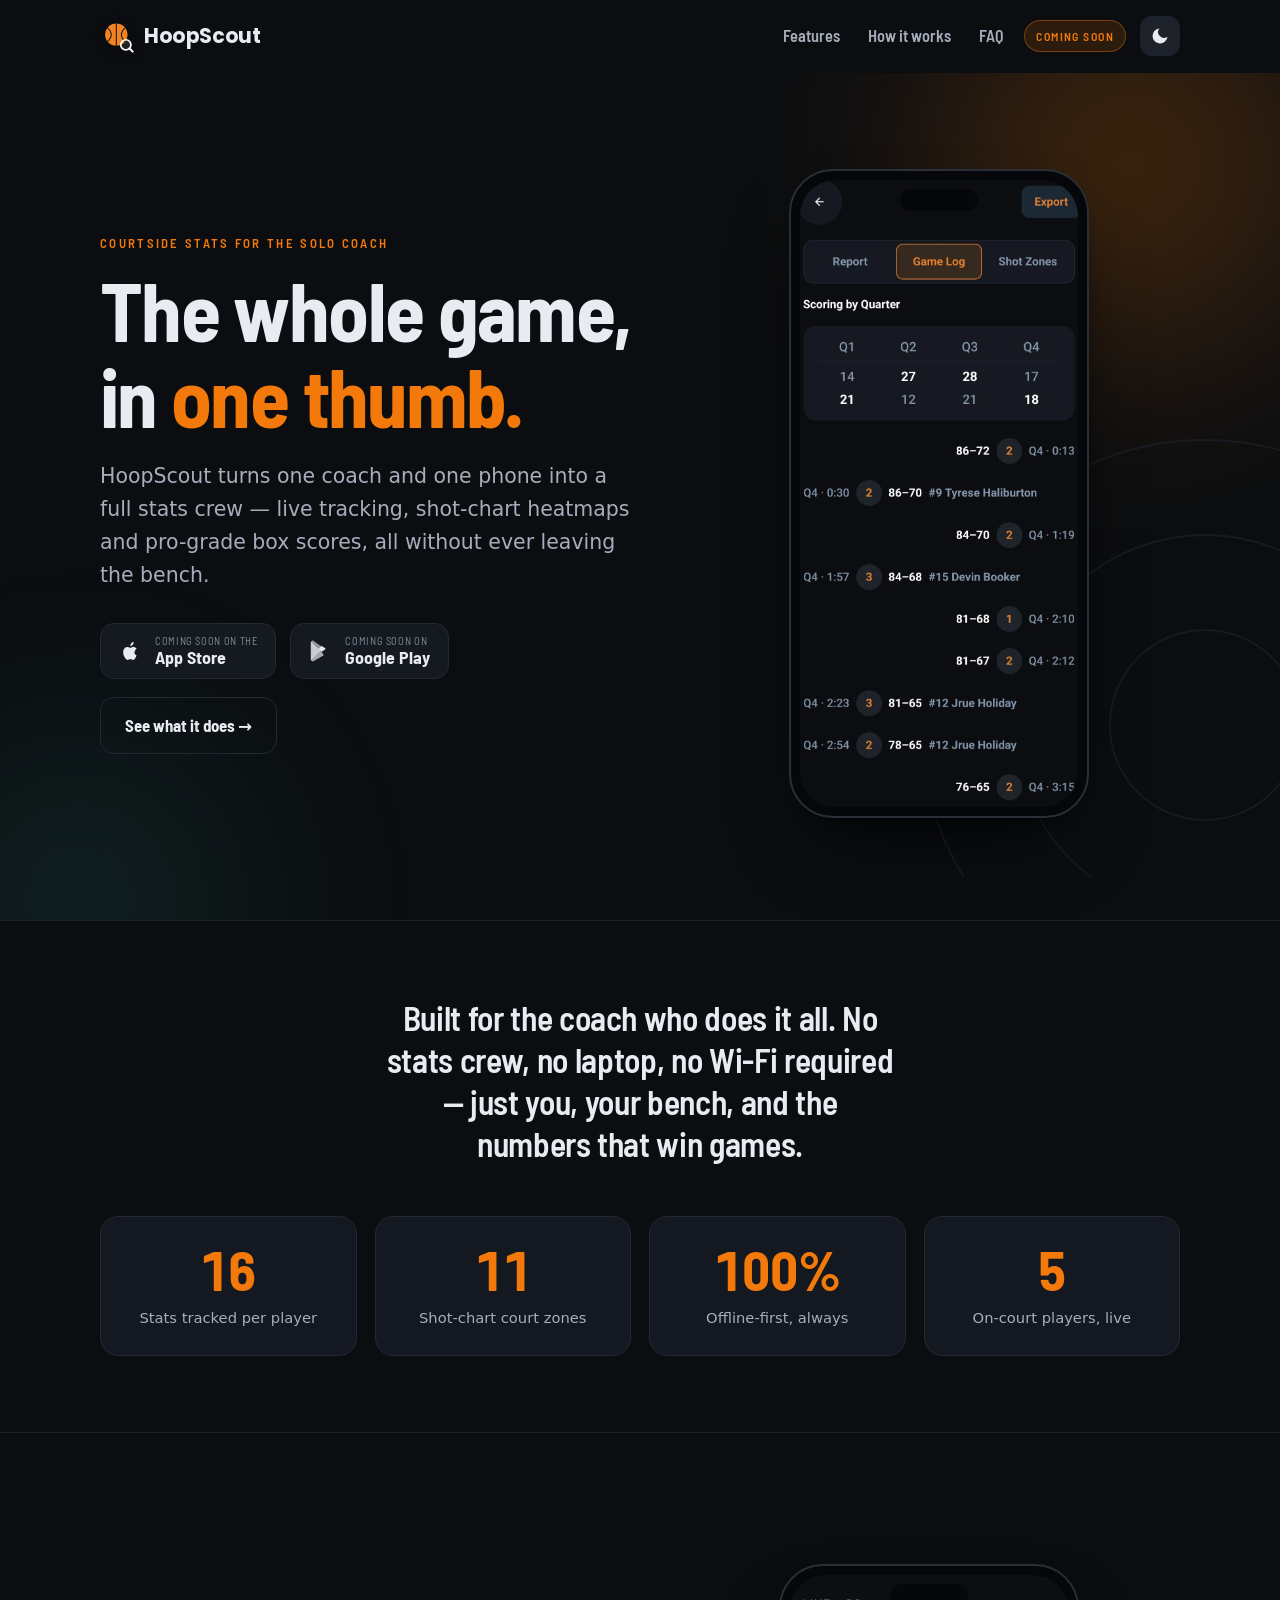
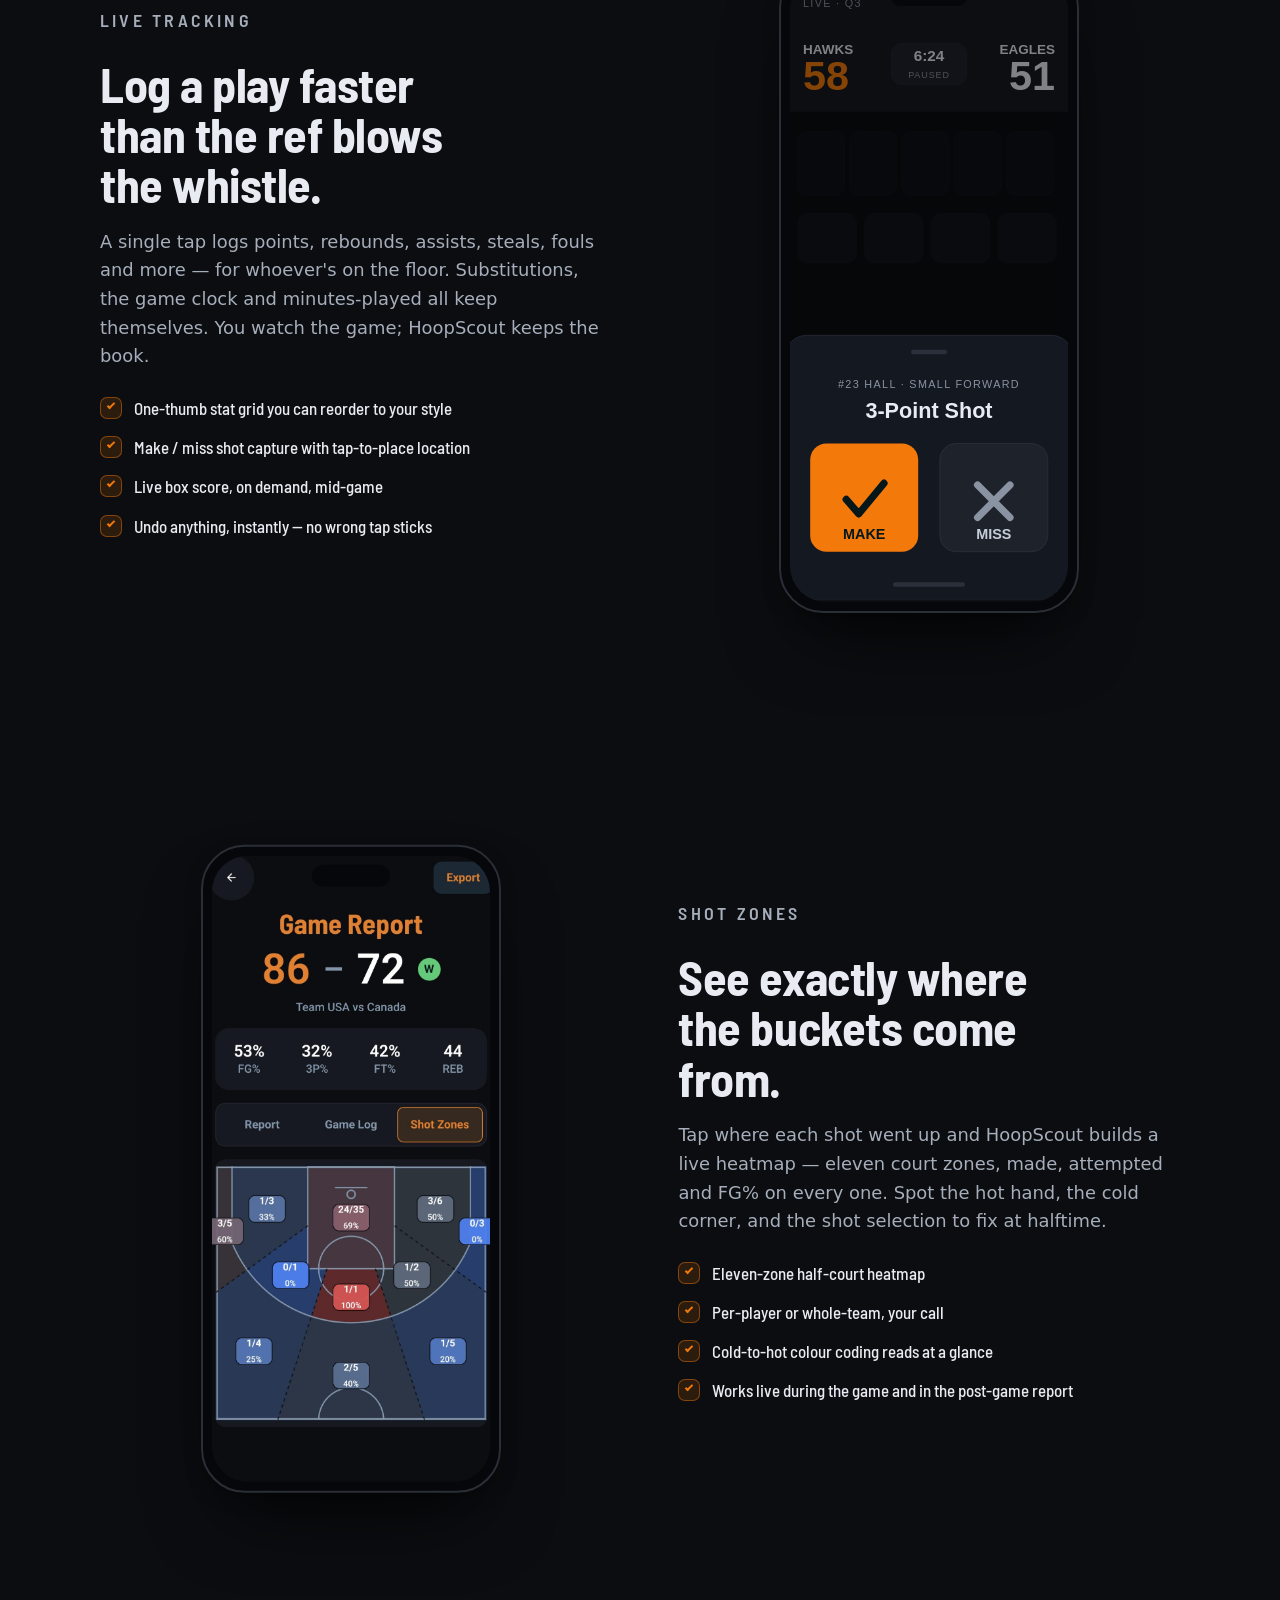
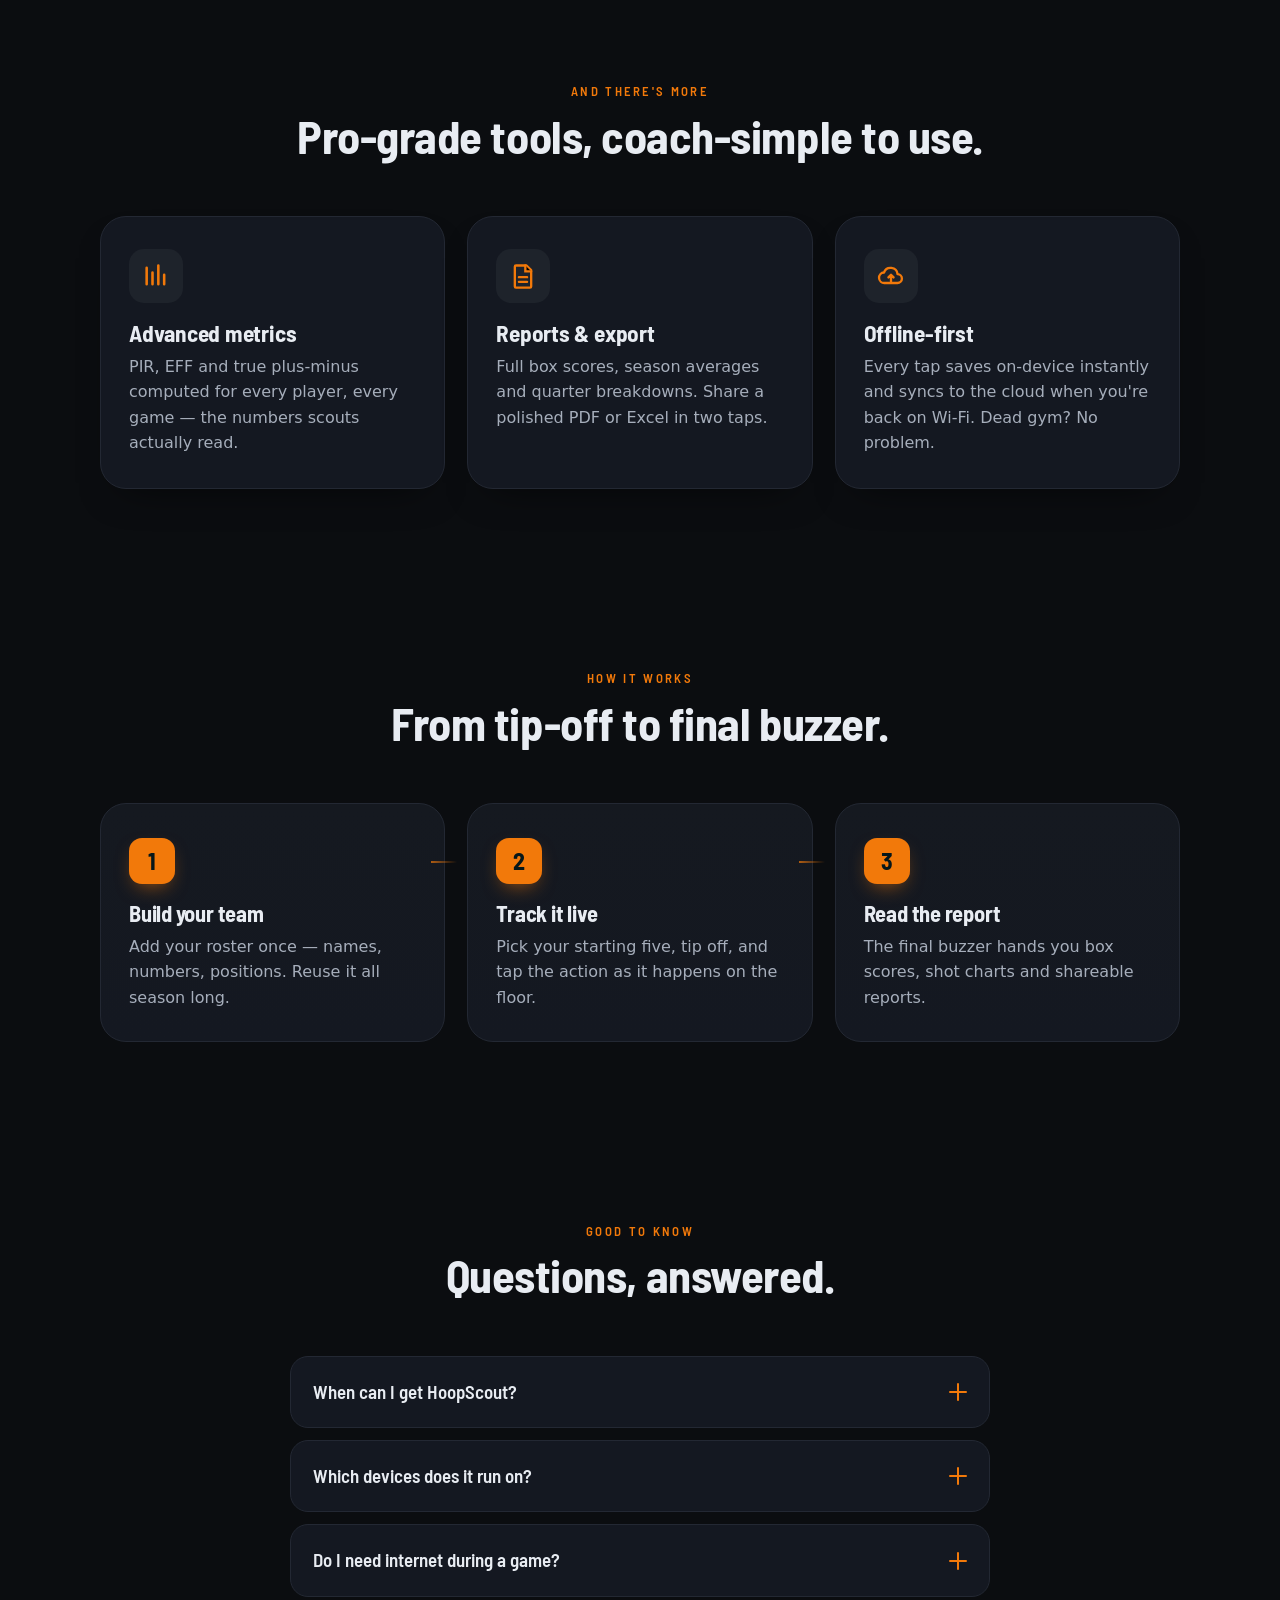
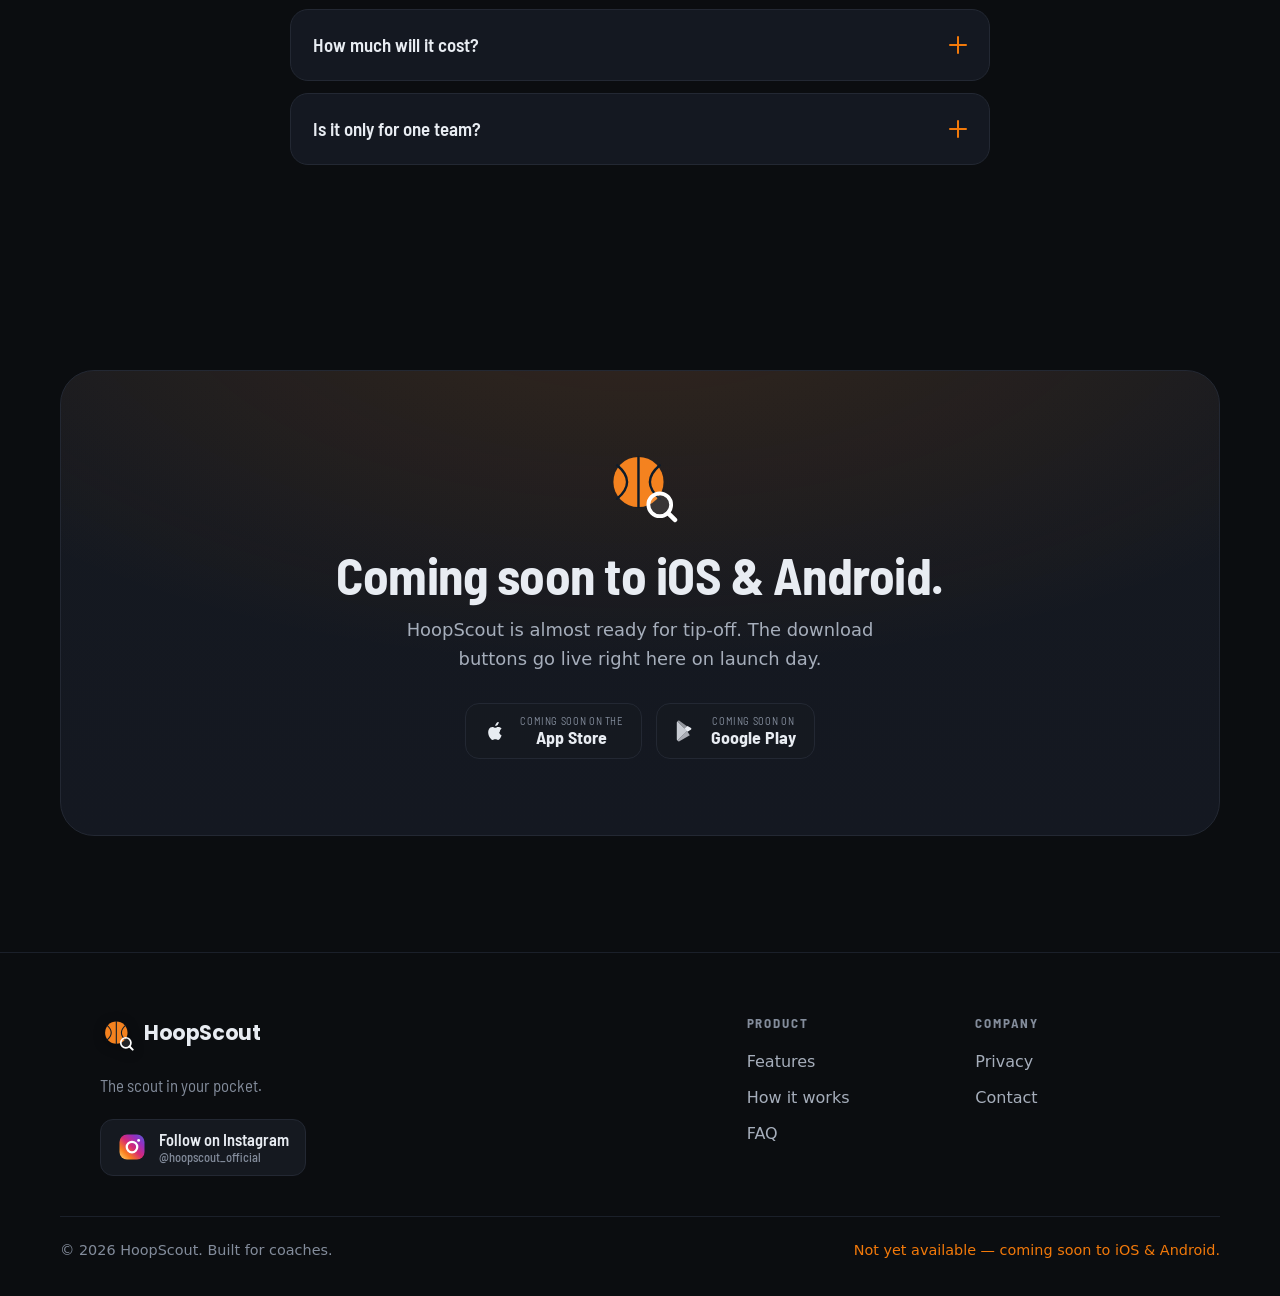
==== commit 0af205b2: "Add real screenshots, privacy policy page, and Instagram link - Wire in two cleaned app screenshots " ====
--- a/index.html
+++ b/index.html
@@ -360,6 +360,20 @@
           <span class="brand__word">HoopScout</span>
         </a>
         <p class="footer__tag">The scout in your pocket.</p>
+        <a class="social-btn" href="https://www.instagram.com/hoopscout_official/" target="_blank" rel="noopener noreferrer">
+          <span class="social-btn__icon" aria-hidden="true">
+            <svg viewBox="0 0 24 24" xmlns="http://www.w3.org/2000/svg">
+              <defs><linearGradient id="ig" x1="0" y1="1" x2="1" y2="0">
+                <stop offset="0" stop-color="#FEDA75"/><stop offset=".25" stop-color="#FA7E1E"/>
+                <stop offset=".5" stop-color="#D62976"/><stop offset=".75" stop-color="#962FBF"/>
+                <stop offset="1" stop-color="#4F5BD5"/></linearGradient></defs>
+              <rect x="2" y="2" width="20" height="20" rx="6" fill="url(#ig)"/>
+              <circle cx="12" cy="12" r="4.2" fill="none" stroke="#fff" stroke-width="1.8"/>
+              <circle cx="17.3" cy="6.7" r="1.15" fill="#fff"/>
+            </svg>
+          </span>
+          <span class="social-btn__text">Follow on Instagram<small>@hoopscout_official</small></span>
+        </a>
       </div>
       <nav class="footer__cols" aria-label="Footer">
         <div class="footer__col">
@@ -370,8 +384,8 @@
         </div>
         <div class="footer__col">
           <h4>Company</h4>
-          <a href="#" aria-disabled="true">Privacy</a>
-          <a href="#" aria-disabled="true">Contact</a>
+          <a href="privacy.html">Privacy</a>
+          <a href="mailto:info.hoopscout@gmail.com">Contact</a>
         </div>
       </nav>
     </div>
--- a/css/styles.css
+++ b/css/styles.css
@@ -452,6 +452,53 @@
 }
 .footer__soon { color: var(--accent); }
 
+/* Instagram / social button */
+.social-btn {
+  display: inline-flex; align-items: center; gap: 12px;
+  margin-top: 20px; padding: 10px 16px; border-radius: 13px;
+  background: var(--bg-elev); border: 1px solid var(--border);
+  color: var(--text); font-family: var(--font-title);
+  transition: transform .2s var(--ease), border-color .2s ease, background-color .2s ease;
+}
+.social-btn:hover { transform: translateY(-2px); border-color: color-mix(in srgb, var(--accent) 45%, var(--border)); }
+.social-btn__icon { width: 30px; height: 30px; flex: none; }
+.social-btn__text { display: flex; flex-direction: column; line-height: 1.2; font-weight: 600; font-size: 1.02rem; }
+.social-btn__text small { font-size: 0.78rem; font-weight: 500; color: var(--text-3); }
+
+/* ============================================================
+   LEGAL / PROSE PAGE (privacy.html)
+   ============================================================ */
+.legal { padding: clamp(32px, 6vw, 72px) 0 clamp(48px, 7vw, 88px); }
+.legal__inner { max-width: 820px; }
+.legal__head { margin-bottom: clamp(28px, 4vw, 44px); }
+.legal h1 { font-size: clamp(2.2rem, 5vw, 3.2rem); margin-bottom: 12px; }
+.legal__updated { color: var(--text-3); font-family: var(--font-title); font-size: 0.98rem; }
+.legal__note {
+  margin: 22px 0 8px; padding: 16px 20px; border-radius: var(--radius);
+  background: var(--accent-wash); border: 1px solid color-mix(in srgb, var(--accent) 35%, transparent);
+  color: var(--text-2); font-size: 0.95rem;
+}
+.legal h2 {
+  font-size: clamp(1.4rem, 2.6vw, 1.8rem); margin: 40px 0 12px;
+  padding-top: 20px; border-top: 1px solid var(--border-soft);
+}
+.legal h3 { font-size: 1.15rem; margin: 22px 0 8px; color: var(--text); }
+.legal p { color: var(--text-2); margin-bottom: 14px; }
+.legal ul { margin: 0 0 16px; padding-left: 22px; list-style: disc; }
+.legal ul li { color: var(--text-2); margin-bottom: 8px; padding-left: 4px; }
+.legal ul li::marker { color: var(--accent); }
+.legal a { color: var(--accent); text-decoration: underline; text-underline-offset: 2px; }
+.legal a:hover { opacity: 0.85; }
+.legal strong { color: var(--text); font-weight: 700; }
+.legal address { font-style: normal; color: var(--text-2); }
+
+.subnav-back {
+  font-family: var(--font-title); font-weight: 600; color: var(--text-2);
+  display: inline-flex; align-items: center; gap: 7px; transition: color .2s ease;
+}
+.subnav-back:hover { color: var(--accent); }
+.subnav-back svg { width: 18px; height: 18px; }
+
 /* ============================================================
    REVEAL ANIMATIONS
    ============================================================ */
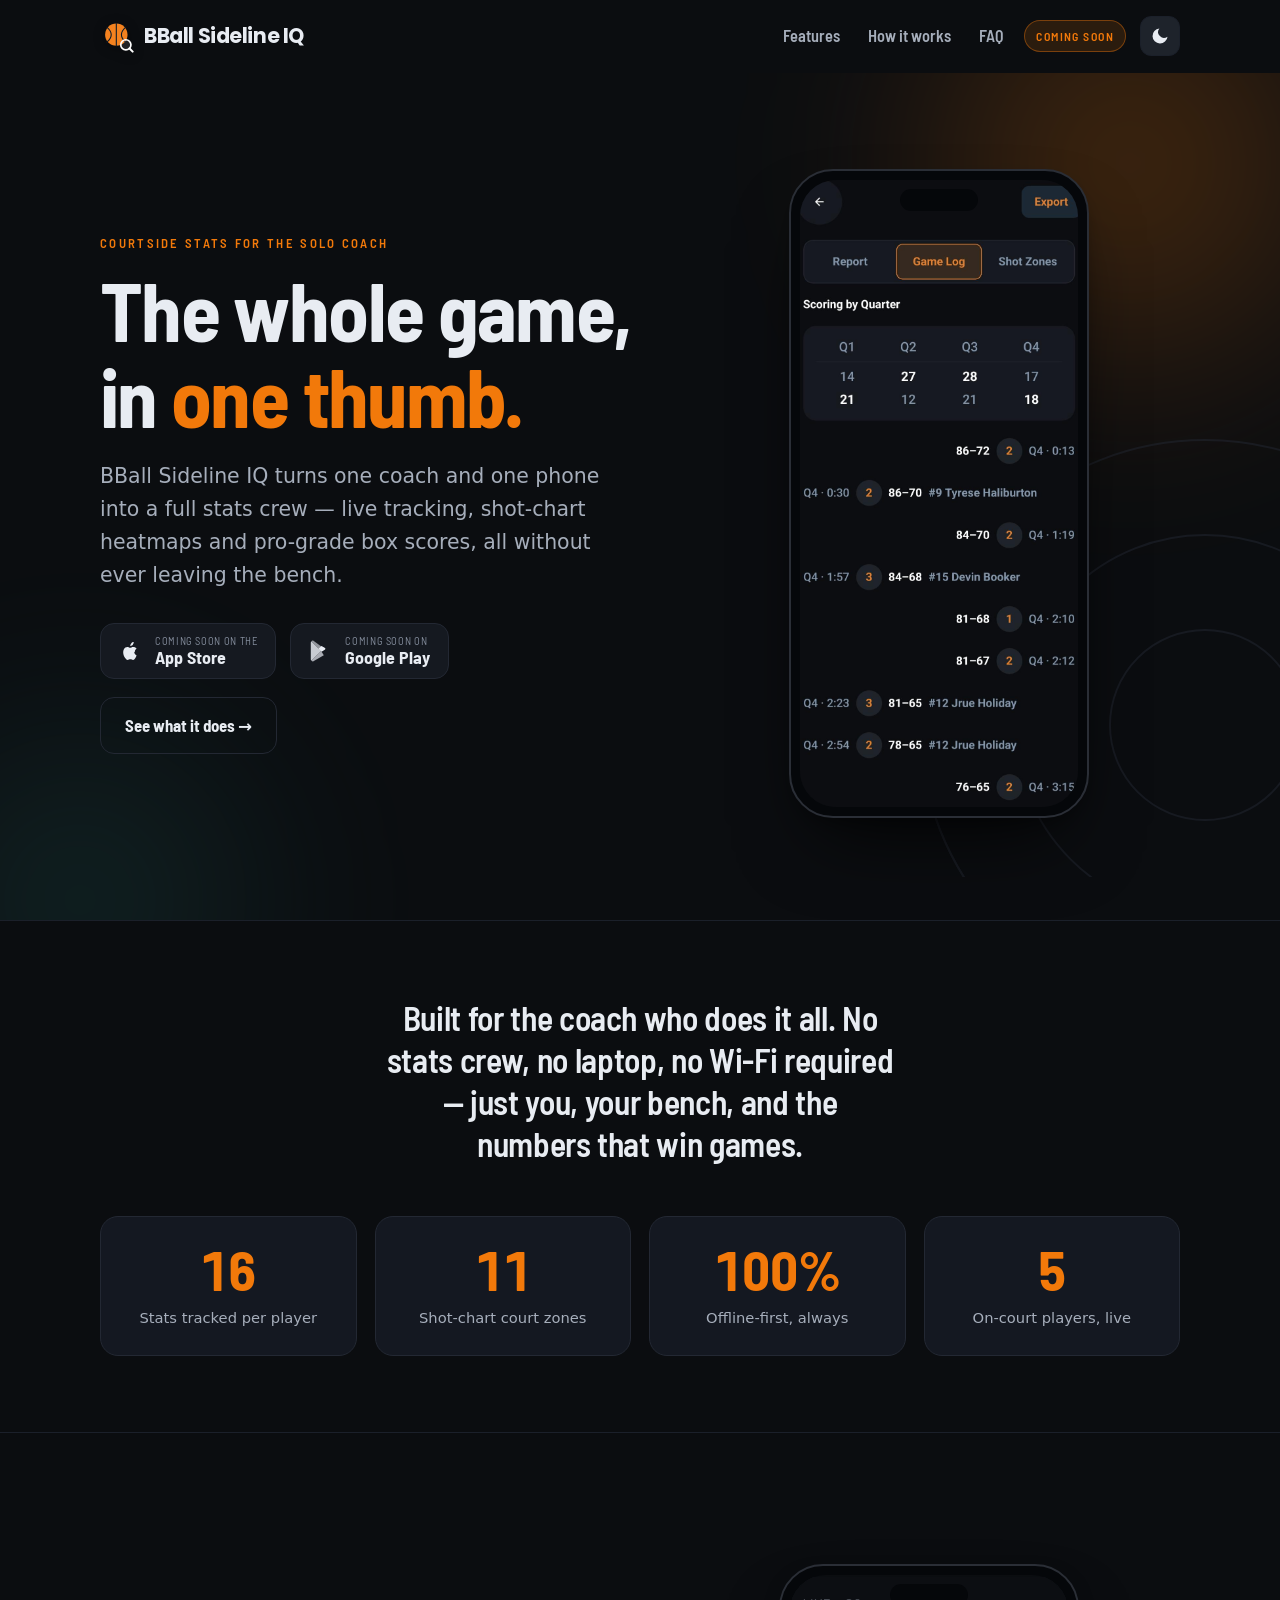
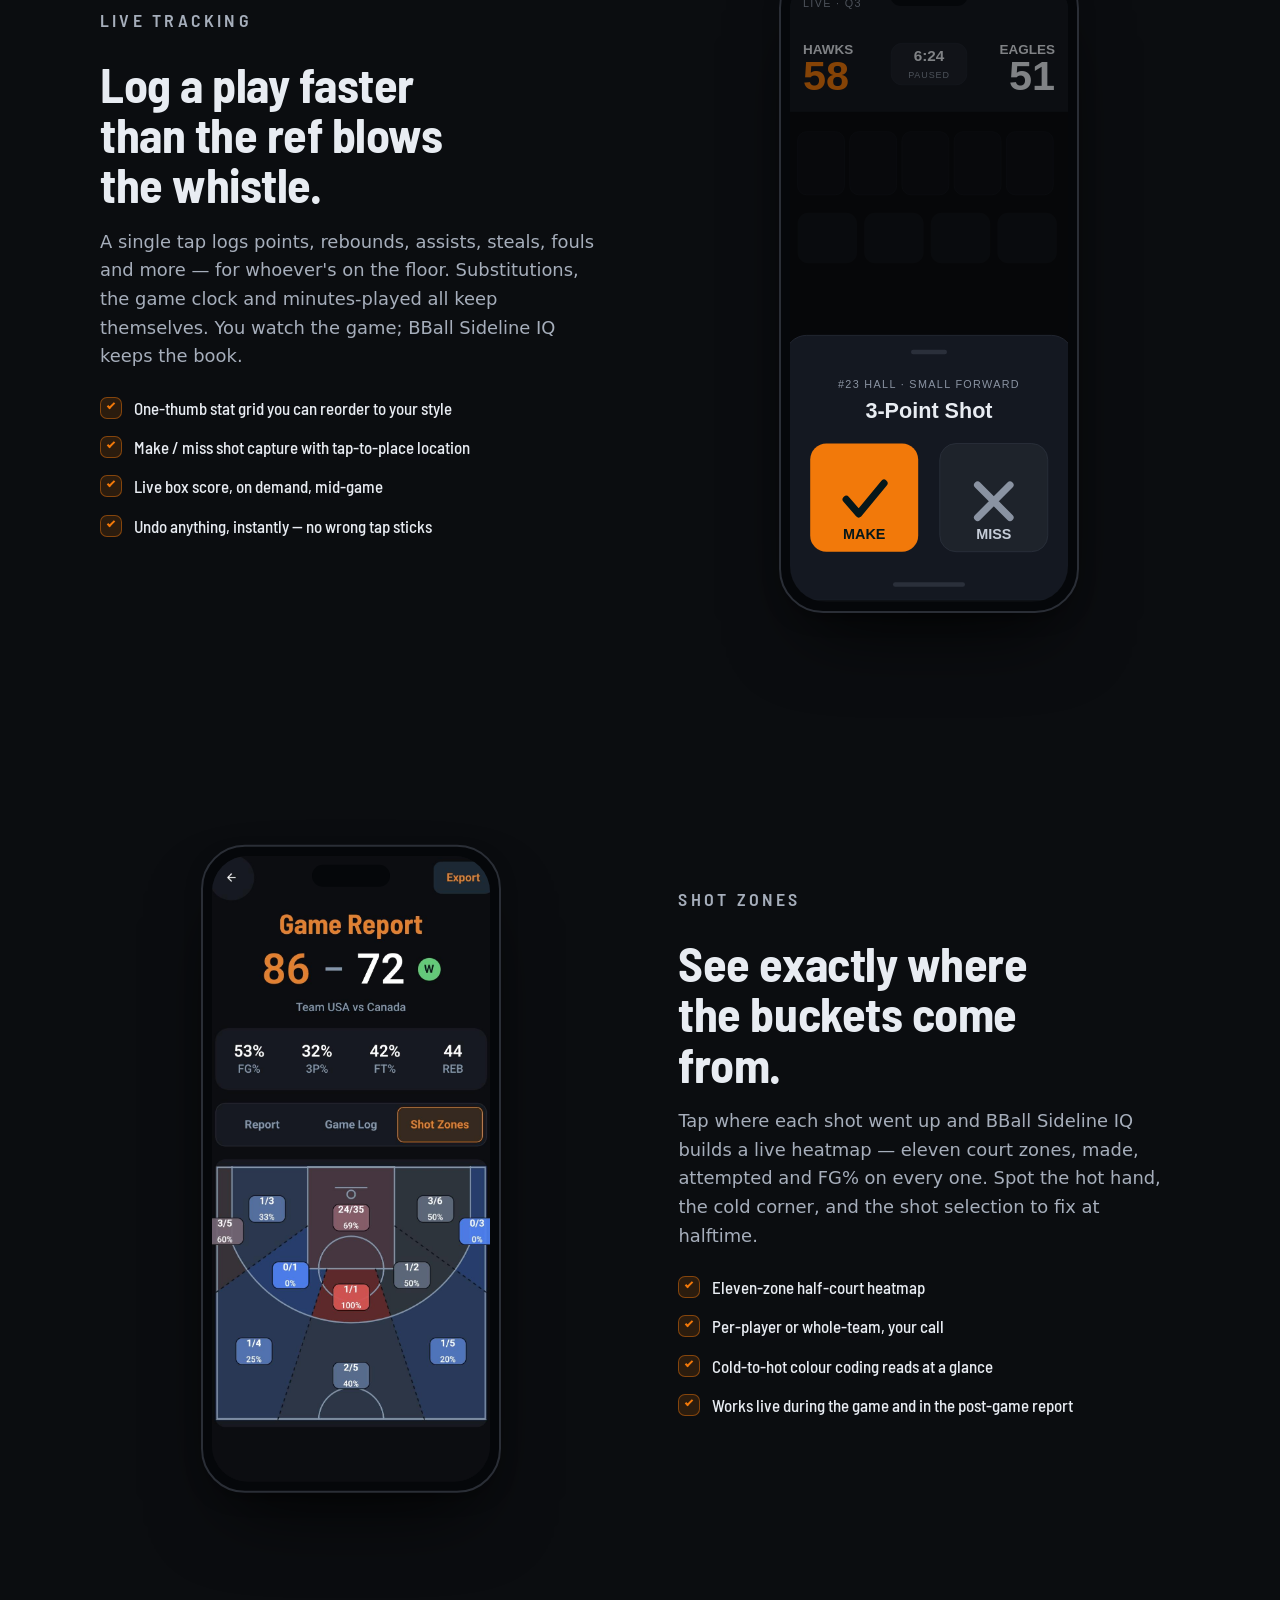
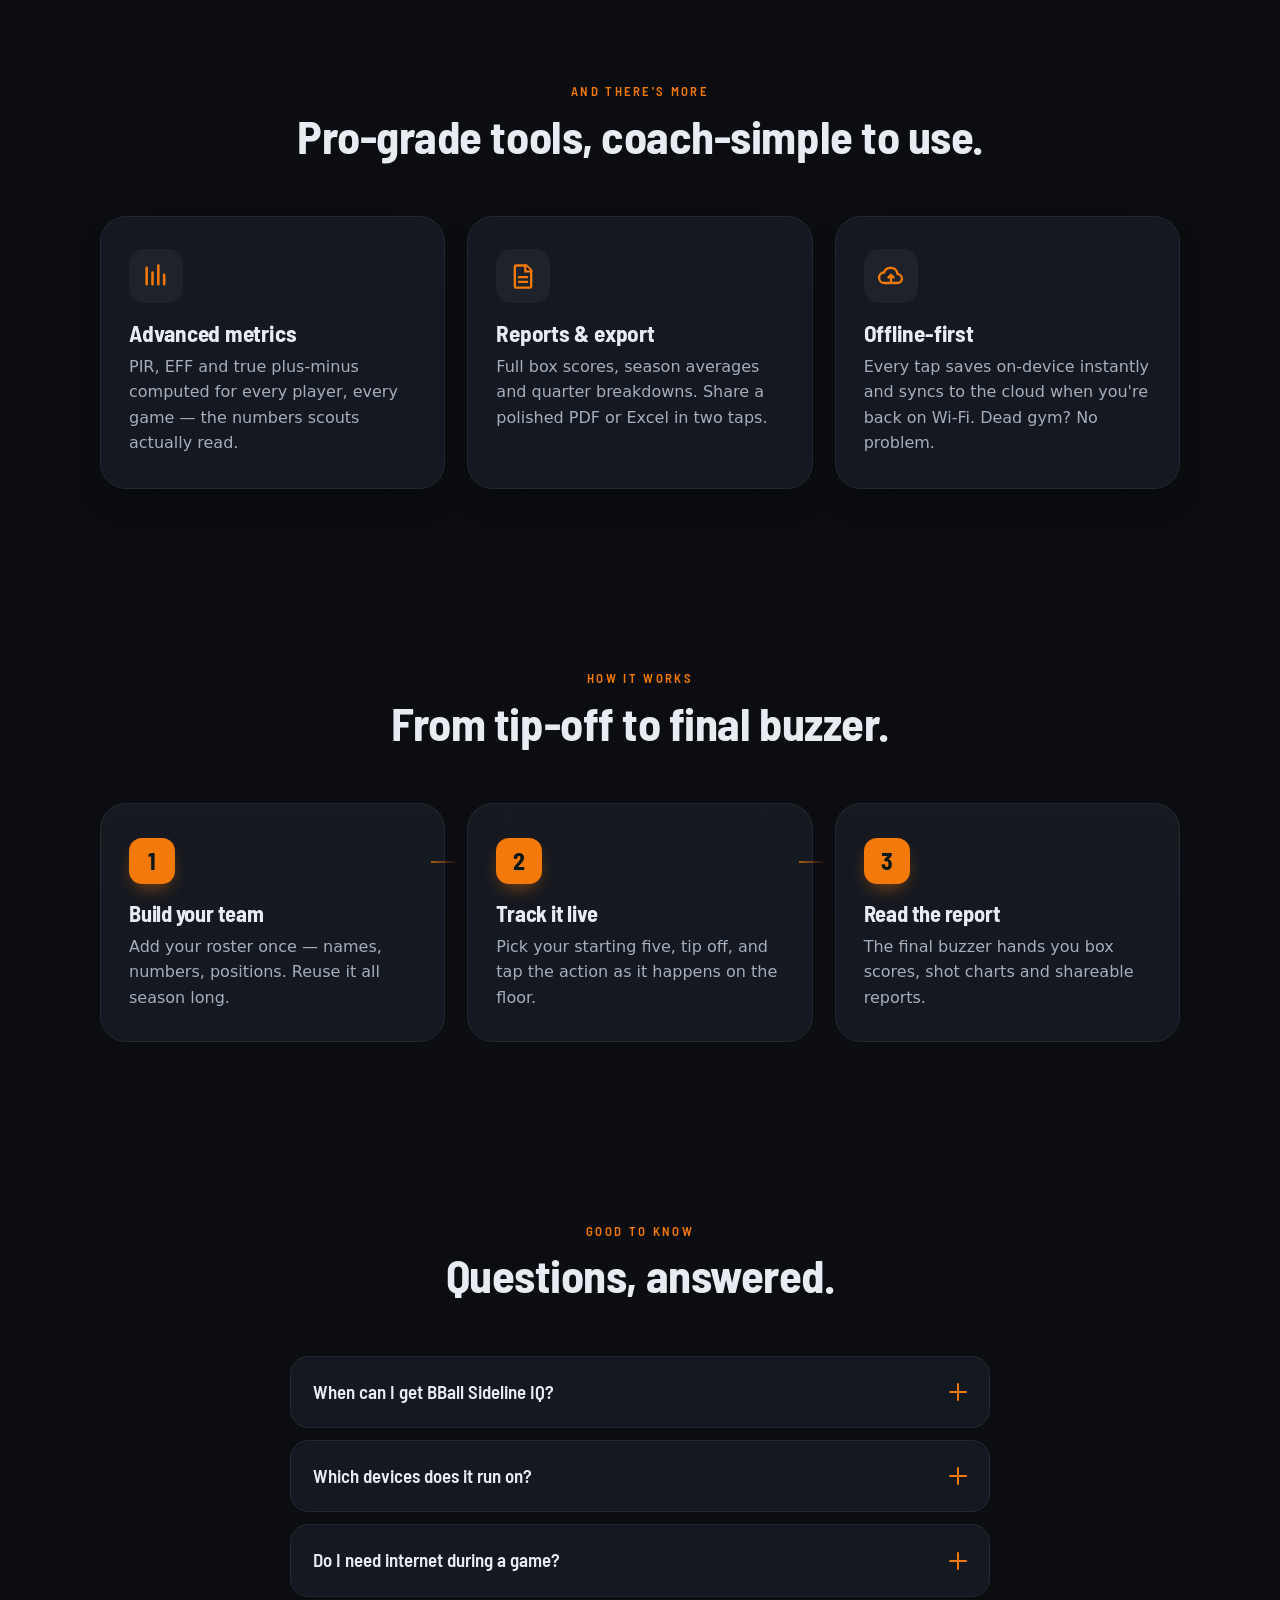
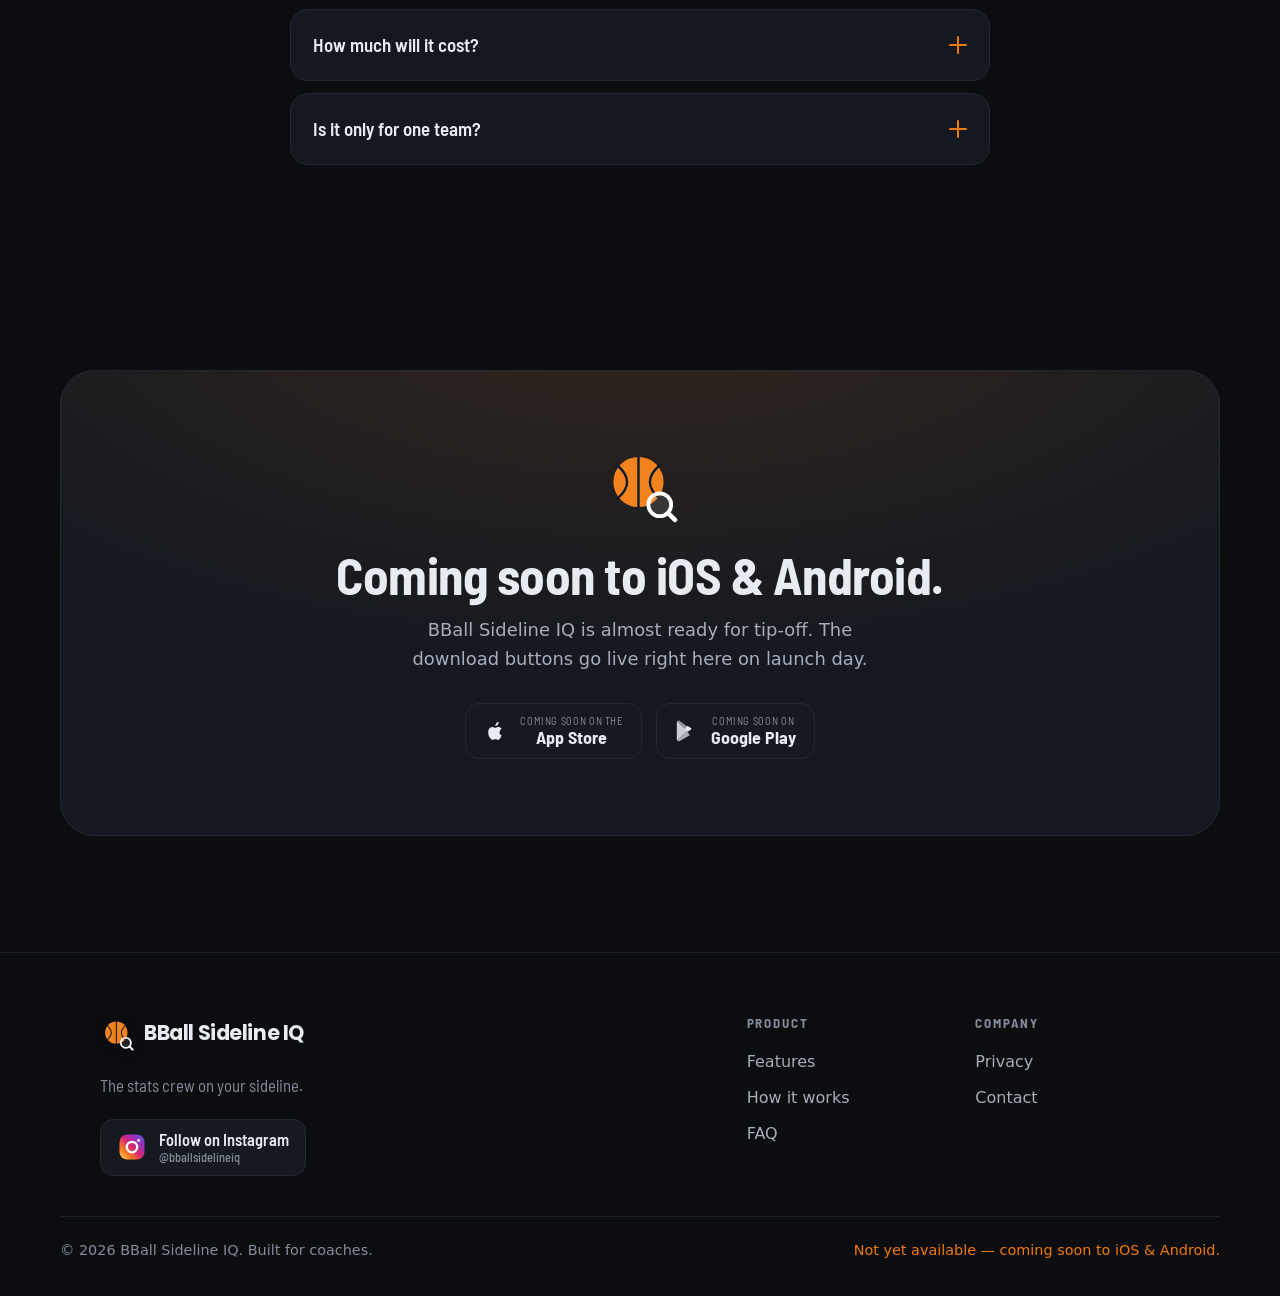
==== commit 37273bdc: "Rebrand HoopScout to BBall Sideline IQ Renames every user-facing string across index.html and privac" ====
--- a/index.html
+++ b/index.html
@@ -3,15 +3,17 @@
 <head>
   <meta charset="utf-8" />
   <meta name="viewport" content="width=device-width, initial-scale=1" />
-  <title>HoopScout — Courtside basketball stats for the solo coach</title>
-  <meta name="description" content="HoopScout turns one coach and one phone into a full stats crew — live courtside tracking, shot-zone heatmaps and pro-grade box scores. Coming soon to iOS & Android." />
+  <title>BBall Sideline IQ — Courtside basketball stats for the solo coach</title>
+  <meta name="description" content="BBall Sideline IQ turns one coach and one phone into a full stats crew — live courtside tracking, shot-zone heatmaps and pro-grade box scores. Coming soon to iOS & Android." />
   <meta name="theme-color" content="#0B0D10" />
+  <link rel="canonical" href="https://hoop-scout.com/" />
 
   <!-- Open Graph / social -->
   <meta property="og:type" content="website" />
-  <meta property="og:title" content="HoopScout — the scout in your pocket" />
+  <meta property="og:url" content="https://hoop-scout.com/" />
+  <meta property="og:title" content="BBall Sideline IQ — the stats crew on your sideline" />
   <meta property="og:description" content="Live courtside stat tracking, shot-zone heatmaps and pro-grade reports. One coach, one phone. Coming soon to iOS & Android." />
-  <meta property="og:image" content="assets/og-image.svg" />
+  <meta property="og:image" content="https://hoop-scout.com/assets/og-image.svg" />
   <meta name="twitter:card" content="summary_large_image" />
 
   <link rel="icon" href="assets/favicon.svg" type="image/svg+xml" />
@@ -29,7 +31,7 @@
   <script>
     (function () {
       try {
-        var t = localStorage.getItem('hs-theme');
+        var t = localStorage.getItem('bballiq-theme');
         if (t === 'light' || t === 'dark') document.documentElement.setAttribute('data-theme', t);
       } catch (e) {}
     })();
@@ -41,7 +43,7 @@
   <!-- ============ NAV ============ -->
   <header class="nav" id="nav" data-reveal-instant>
     <div class="wrap nav__inner">
-      <a class="brand" href="#top" aria-label="HoopScout home">
+      <a class="brand" href="#top" aria-label="BBall Sideline IQ home">
         <span class="brand__mark" aria-hidden="true">
           <svg viewBox="0 0 100 100" xmlns="http://www.w3.org/2000/svg">
             <circle cx="48" cy="46" r="33" fill="#F4821F"/>
@@ -52,7 +54,7 @@
             <line x1="87" y1="87" x2="96" y2="96" stroke="#fff" stroke-width="6" stroke-linecap="round"/>
           </svg>
         </span>
-        <span class="brand__word">HoopScout</span>
+        <span class="brand__word">BBall Sideline IQ</span>
       </a>
 
       <nav class="nav__links" aria-label="Primary">
@@ -96,7 +98,7 @@
             The whole game,<br />in <span class="accent">one thumb.</span>
           </h1>
           <p class="hero__sub reveal" data-reveal-delay="2">
-            HoopScout turns one coach and one phone into a full stats crew —
+            BBall Sideline IQ turns one coach and one phone into a full stats crew —
             live tracking, shot-chart heatmaps and pro-grade box scores,
             all without ever leaving the bench.
           </p>
@@ -120,7 +122,7 @@
           <div class="phone phone--float">
             <div class="phone__frame">
               <span class="phone__island" aria-hidden="true"></span>
-              <img class="phone__screen" src="assets/screenshots/hero.png" alt="HoopScout live game screen showing a score bar, on-court players and the stat button grid"
+              <img class="phone__screen" src="assets/screenshots/hero.png" alt="BBall Sideline IQ live game screen showing a score bar, on-court players and the stat button grid"
                    loading="eager" width="320" height="692"
                    onerror="this.onerror=null;this.src='assets/screenshots/ph-hero.svg';" />
             </div>
@@ -167,7 +169,7 @@
             A single tap logs points, rebounds, assists, steals, fouls and more —
             for whoever's on the floor. Substitutions, the game clock and
             minutes-played all keep themselves. You watch the game;
-            HoopScout keeps the book.
+            BBall Sideline IQ keeps the book.
           </p>
           <ul class="ticks">
             <li>One-thumb stat grid you can reorder to your style</li>
@@ -180,7 +182,7 @@
           <div class="phone" data-parallax="0.04">
             <div class="phone__frame">
               <span class="phone__island" aria-hidden="true"></span>
-              <img class="phone__screen" src="assets/screenshots/live-tracking.png" alt="HoopScout shot-confirm sheet with large Make and Miss buttons"
+              <img class="phone__screen" src="assets/screenshots/live-tracking.png" alt="BBall Sideline IQ shot-confirm sheet with large Make and Miss buttons"
                    loading="lazy" width="320" height="692"
                    onerror="this.onerror=null;this.src='assets/screenshots/ph-live-tracking.svg';" />
             </div>
@@ -196,7 +198,7 @@
           <p class="eyebrow">Shot zones</p>
           <h2>See exactly where the buckets come from.</h2>
           <p>
-            Tap where each shot went up and HoopScout builds a live heatmap —
+            Tap where each shot went up and BBall Sideline IQ builds a live heatmap —
             eleven court zones, made, attempted and FG% on every one.
             Spot the hot hand, the cold corner, and the shot selection to
             fix at halftime.
@@ -212,7 +214,7 @@
           <div class="phone" data-parallax="0.04">
             <div class="phone__frame">
               <span class="phone__island" aria-hidden="true"></span>
-              <img class="phone__screen" src="assets/screenshots/shot-zones.png" alt="HoopScout shot-zone heatmap on a half court with FG% badges per zone"
+              <img class="phone__screen" src="assets/screenshots/shot-zones.png" alt="BBall Sideline IQ shot-zone heatmap on a half court with FG% badges per zone"
                    loading="lazy" width="320" height="692"
                    onerror="this.onerror=null;this.src='assets/screenshots/ph-shot-zones.svg';" />
             </div>
@@ -290,7 +292,7 @@
         </div>
         <div class="faq__list">
           <details class="qa reveal">
-            <summary>When can I get HoopScout?<span class="qa__mark" aria-hidden="true"></span></summary>
+            <summary>When can I get BBall Sideline IQ?<span class="qa__mark" aria-hidden="true"></span></summary>
             <div class="qa__body"><p>It's in the final stretch of development. This page is exactly where the App Store and Google Play links will land the moment it's live — check back soon.</p></div>
           </details>
           <details class="qa reveal">
@@ -299,11 +301,11 @@
           </details>
           <details class="qa reveal">
             <summary>Do I need internet during a game?<span class="qa__mark" aria-hidden="true"></span></summary>
-            <div class="qa__body"><p>No. HoopScout is offline-first: everything saves to your device instantly and syncs to the cloud later, so dead gym Wi-Fi never costs you a stat.</p></div>
+            <div class="qa__body"><p>No. BBall Sideline IQ is offline-first: everything saves to your device instantly and syncs to the cloud later, so dead gym Wi-Fi never costs you a stat.</p></div>
           </details>
           <details class="qa reveal">
             <summary>How much will it cost?<span class="qa__mark" aria-hidden="true"></span></summary>
-            <div class="qa__body"><p>HoopScout will launch free and ad-supported, with an optional ad-free upgrade down the line. Final pricing lands at launch.</p></div>
+            <div class="qa__body"><p>BBall Sideline IQ will launch free and ad-supported, with an optional ad-free upgrade down the line. Final pricing lands at launch.</p></div>
           </details>
           <details class="qa reveal">
             <summary>Is it only for one team?<span class="qa__mark" aria-hidden="true"></span></summary>
@@ -327,7 +329,7 @@
           </svg>
         </span>
         <h2>Coming soon to iOS &amp; Android.</h2>
-        <p>HoopScout is almost ready for tip-off. The download buttons go live right here on launch day.</p>
+        <p>BBall Sideline IQ is almost ready for tip-off. The download buttons go live right here on launch day.</p>
         <div class="badges badges--center">
           <span class="store-badge" role="img" aria-label="Coming soon on the App Store" title="Coming soon">
             <svg class="store-badge__icon" viewBox="0 0 24 24" aria-hidden="true"><path d="M16.4 12.9c0-2 1.6-3 1.7-3-1-1.4-2.4-1.6-2.9-1.6-1.2-.1-2.4.7-3 .7-.6 0-1.6-.7-2.6-.7-1.3 0-2.6.8-3.2 2-1.4 2.4-.4 6 1 8 .7 1 1.4 2 2.4 2 1 0 1.3-.6 2.5-.6s1.5.6 2.5.6 1.7-1 2.3-2c.7-1.1 1-2.2 1-2.3-.1 0-2.2-.8-2.2-3.1ZM14.6 6.3c.5-.7.9-1.6.8-2.5-.8 0-1.7.5-2.3 1.2-.5.6-.9 1.5-.8 2.4.9.1 1.8-.4 2.3-1.1Z" fill="currentColor"/></svg>
@@ -346,7 +348,7 @@
   <footer class="footer">
     <div class="wrap footer__inner">
       <div class="footer__brand">
-        <a class="brand" href="#top" aria-label="HoopScout home">
+        <a class="brand" href="#top" aria-label="BBall Sideline IQ home">
           <span class="brand__mark" aria-hidden="true">
             <svg viewBox="0 0 100 100" xmlns="http://www.w3.org/2000/svg">
               <circle cx="48" cy="46" r="33" fill="#F4821F"/>
@@ -357,10 +359,10 @@
               <line x1="87" y1="87" x2="96" y2="96" stroke="#fff" stroke-width="6" stroke-linecap="round"/>
             </svg>
           </span>
-          <span class="brand__word">HoopScout</span>
+          <span class="brand__word">BBall Sideline IQ</span>
         </a>
-        <p class="footer__tag">The scout in your pocket.</p>
-        <a class="social-btn" href="https://www.instagram.com/hoopscout_official/" target="_blank" rel="noopener noreferrer">
+        <p class="footer__tag">The stats crew on your sideline.</p>
+        <a class="social-btn" href="https://www.instagram.com/bballsidelineiq/" target="_blank" rel="noopener noreferrer">
           <span class="social-btn__icon" aria-hidden="true">
             <svg viewBox="0 0 24 24" xmlns="http://www.w3.org/2000/svg">
               <defs><linearGradient id="ig" x1="0" y1="1" x2="1" y2="0">
@@ -372,7 +374,7 @@
               <circle cx="17.3" cy="6.7" r="1.15" fill="#fff"/>
             </svg>
           </span>
-          <span class="social-btn__text">Follow on Instagram<small>@hoopscout_official</small></span>
+          <span class="social-btn__text">Follow on Instagram<small>@bballsidelineiq</small></span>
         </a>
       </div>
       <nav class="footer__cols" aria-label="Footer">
@@ -385,12 +387,12 @@
         <div class="footer__col">
           <h4>Company</h4>
           <a href="privacy.html">Privacy</a>
-          <a href="mailto:info.hoopscout@gmail.com">Contact</a>
+          <a href="mailto:info.bballiq@gmail.com">Contact</a>
         </div>
       </nav>
     </div>
     <div class="wrap footer__base">
-      <span>&copy; <span id="year">2026</span> HoopScout. Built for coaches.</span>
+      <span>&copy; <span id="year">2026</span> BBall Sideline IQ. Built for coaches.</span>
       <span class="footer__soon">Not yet available — coming soon to iOS &amp; Android.</span>
     </div>
   </footer>
--- a/css/styles.css
+++ b/css/styles.css
@@ -1,6 +1,6 @@
 /* ============================================================
-   HoopScout — marketing site
-   Design tokens mirror HoopScout App (constants/theme.ts)
+   BBall Sideline IQ — marketing site
+   Design tokens mirror BBall Sideline IQ App (constants/theme.ts)
    ============================================================ */
 
 /* ---------- Tokens: dark (default) ---------- */
@@ -138,7 +138,9 @@
 .brand { display: inline-flex; align-items: center; gap: 10px; font-family: var(--font-word); font-weight: 700; }
 .brand__mark { width: 34px; height: 34px; display: block; filter: drop-shadow(0 2px 6px rgba(0,0,0,.35)); }
 .brand__mark svg { width: 100%; height: 100%; }
-.brand__word { font-size: 1.28rem; letter-spacing: -0.02em; }
+/* nowrap: "BBall Sideline IQ" is long enough to break across two lines in the
+   nav bar, which reads as a layout bug. Size it down at narrow widths instead. */
+.brand__word { font-size: 1.28rem; letter-spacing: -0.02em; white-space: nowrap; }
 
 .nav__links { display: flex; gap: 28px; margin-left: auto; }
 .nav__links a {
@@ -162,6 +164,7 @@
   font-family: var(--font-title); font-weight: 600; font-size: 0.74rem;
   text-transform: uppercase; letter-spacing: 0.12em;
   padding: 6px 11px; border-radius: 999px;
+  white-space: nowrap;
 }
 .chip--soon {
   color: var(--accent);
@@ -533,12 +536,15 @@
   .nav__links { display: none; }
   .footer__inner { grid-template-columns: 1fr; gap: 28px; }
   .nav__inner { height: 64px; }
+  .brand__word { font-size: 1.05rem; }
 }
 
 @media (max-width: 380px) {
   .stats { grid-template-columns: 1fr; }
   .badges { flex-direction: column; align-items: stretch; }
   .store-badge { justify-content: center; }
+  .brand__word { font-size: .95rem; }
+  .brand__mark { width: 28px; height: 28px; }
 }
 
 /* ============================================================
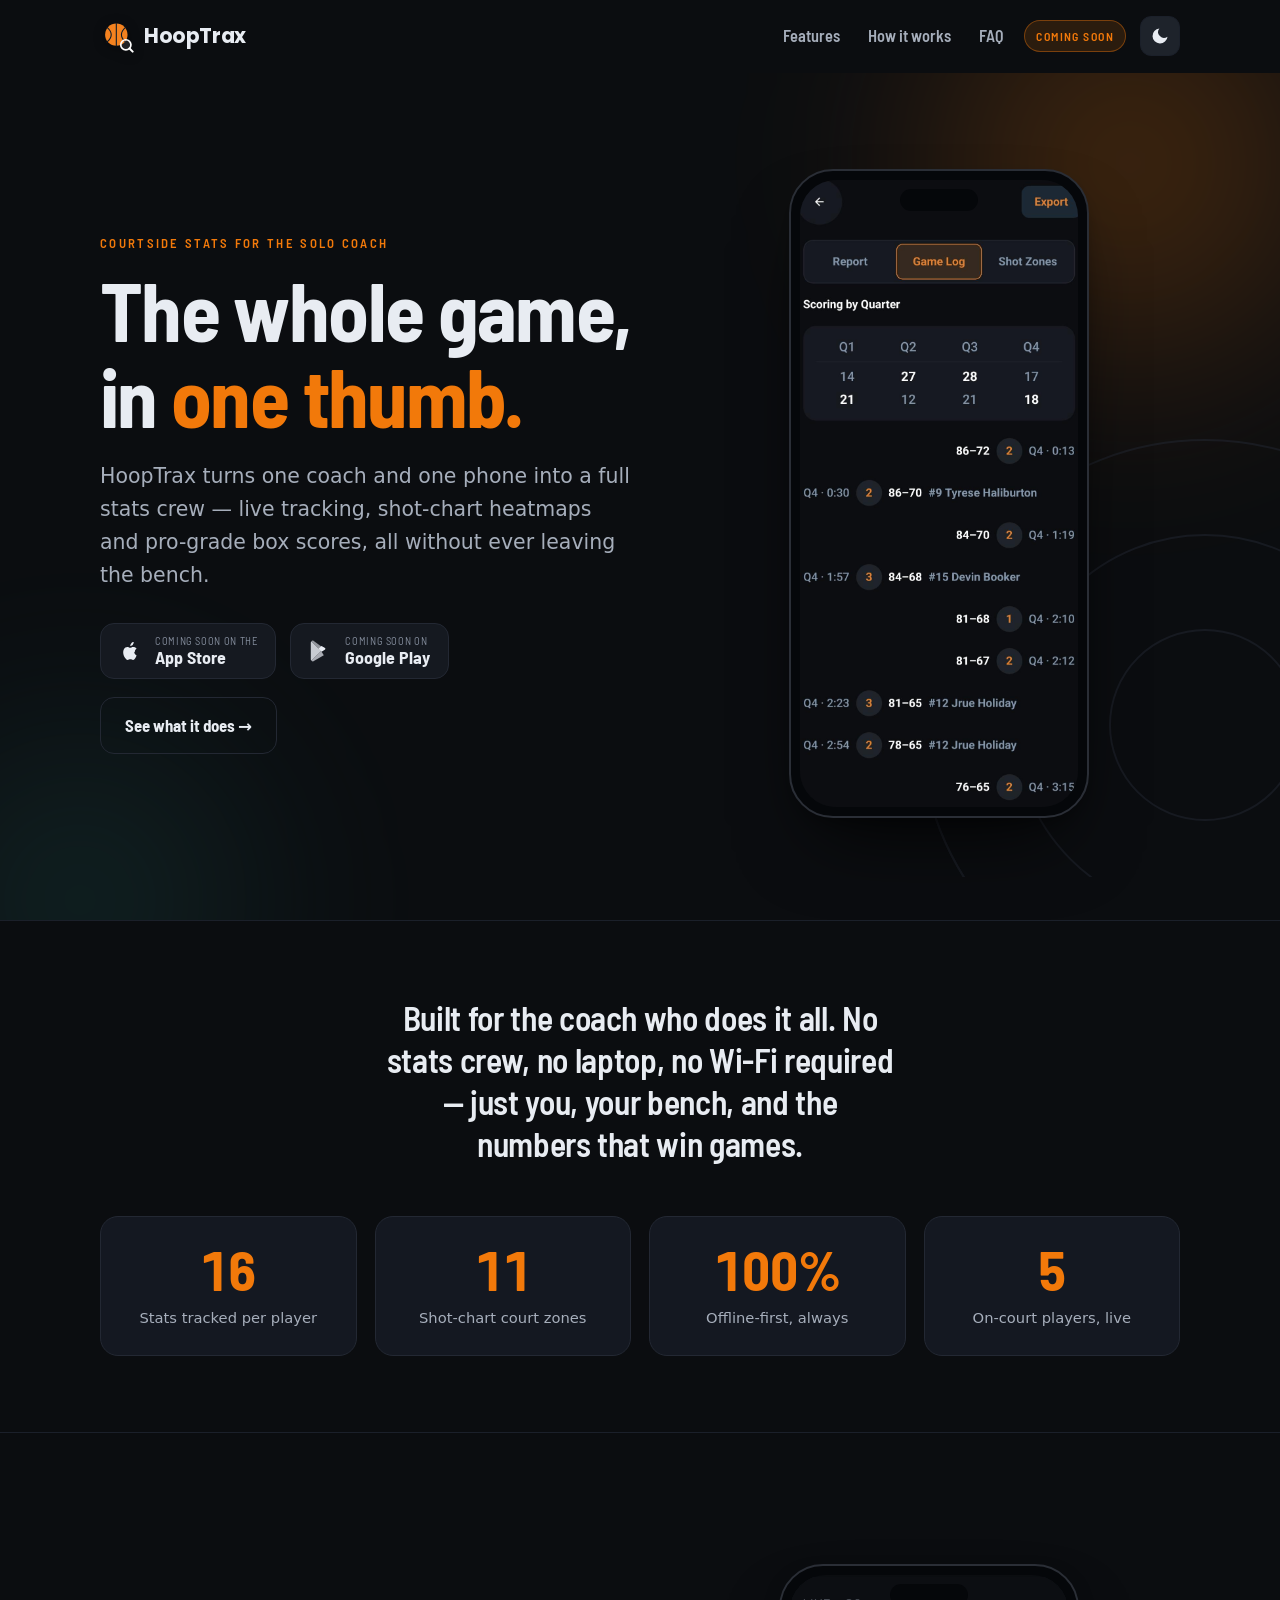
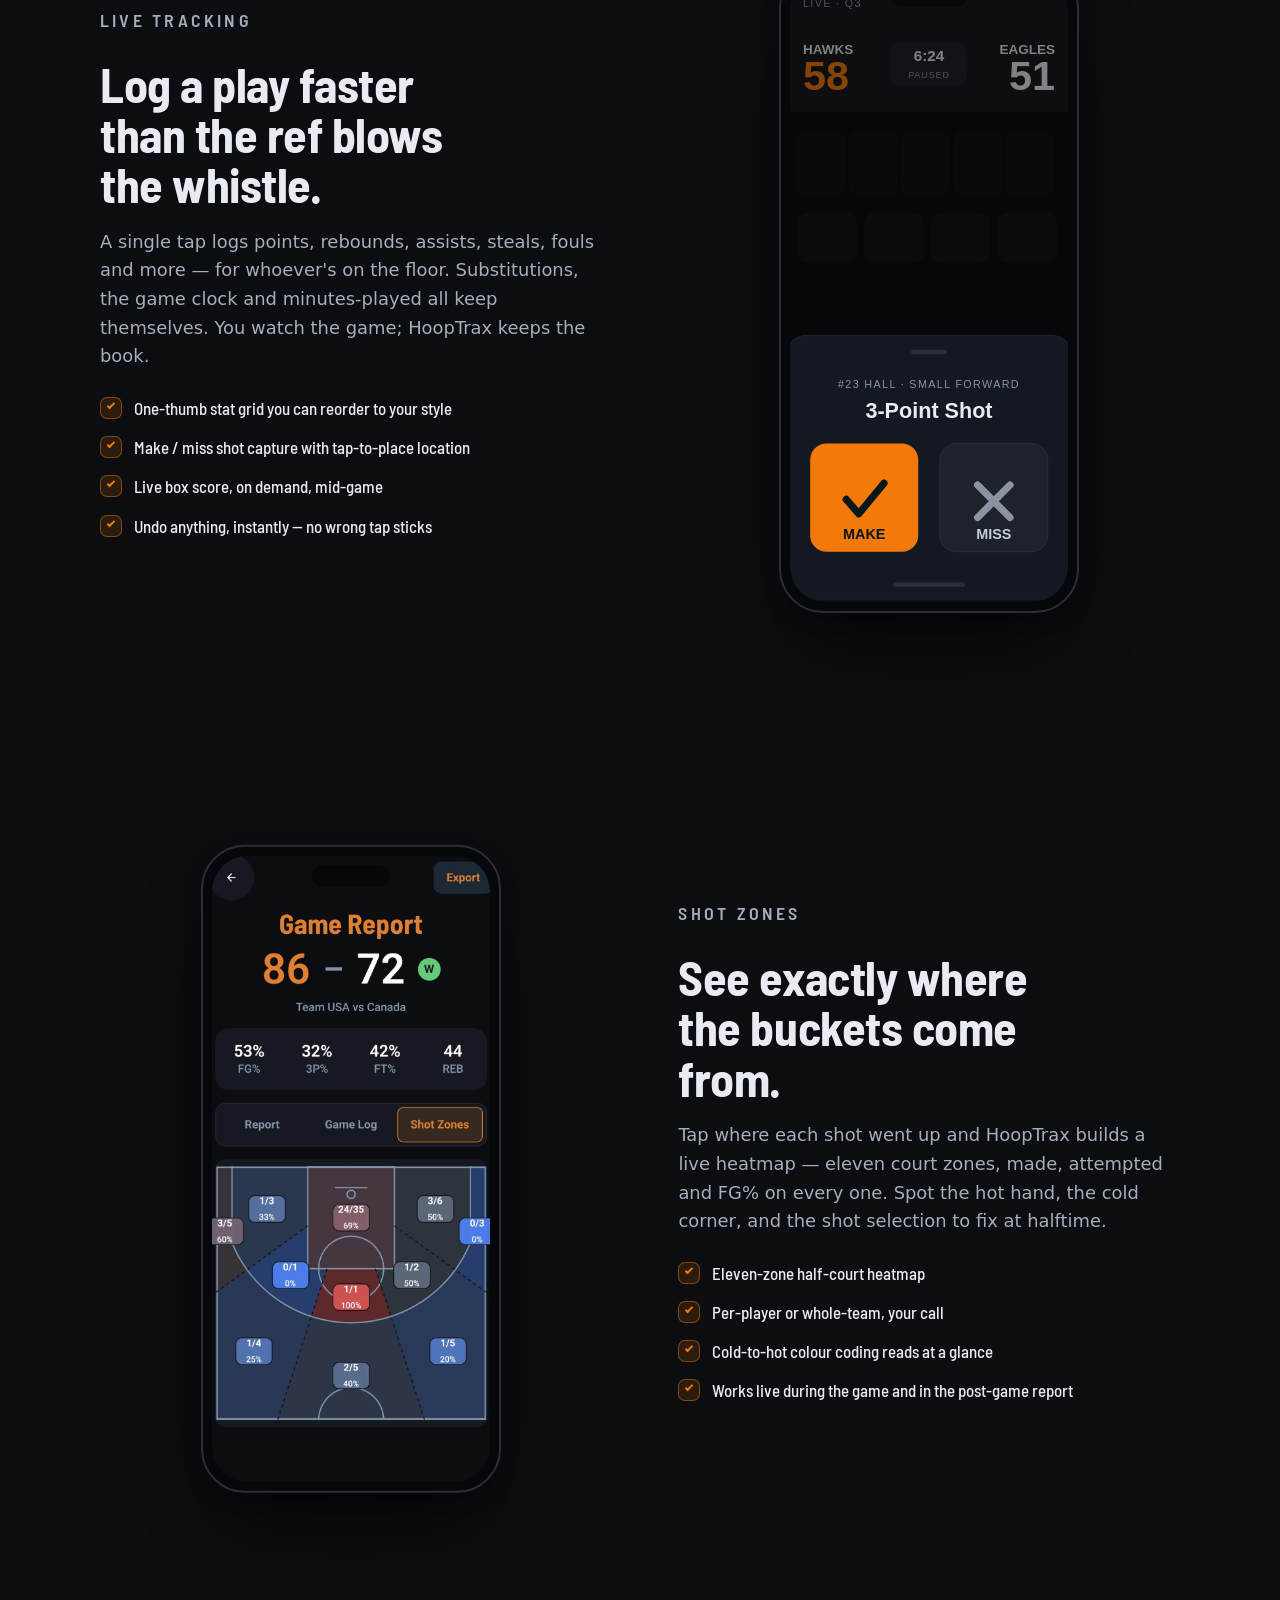
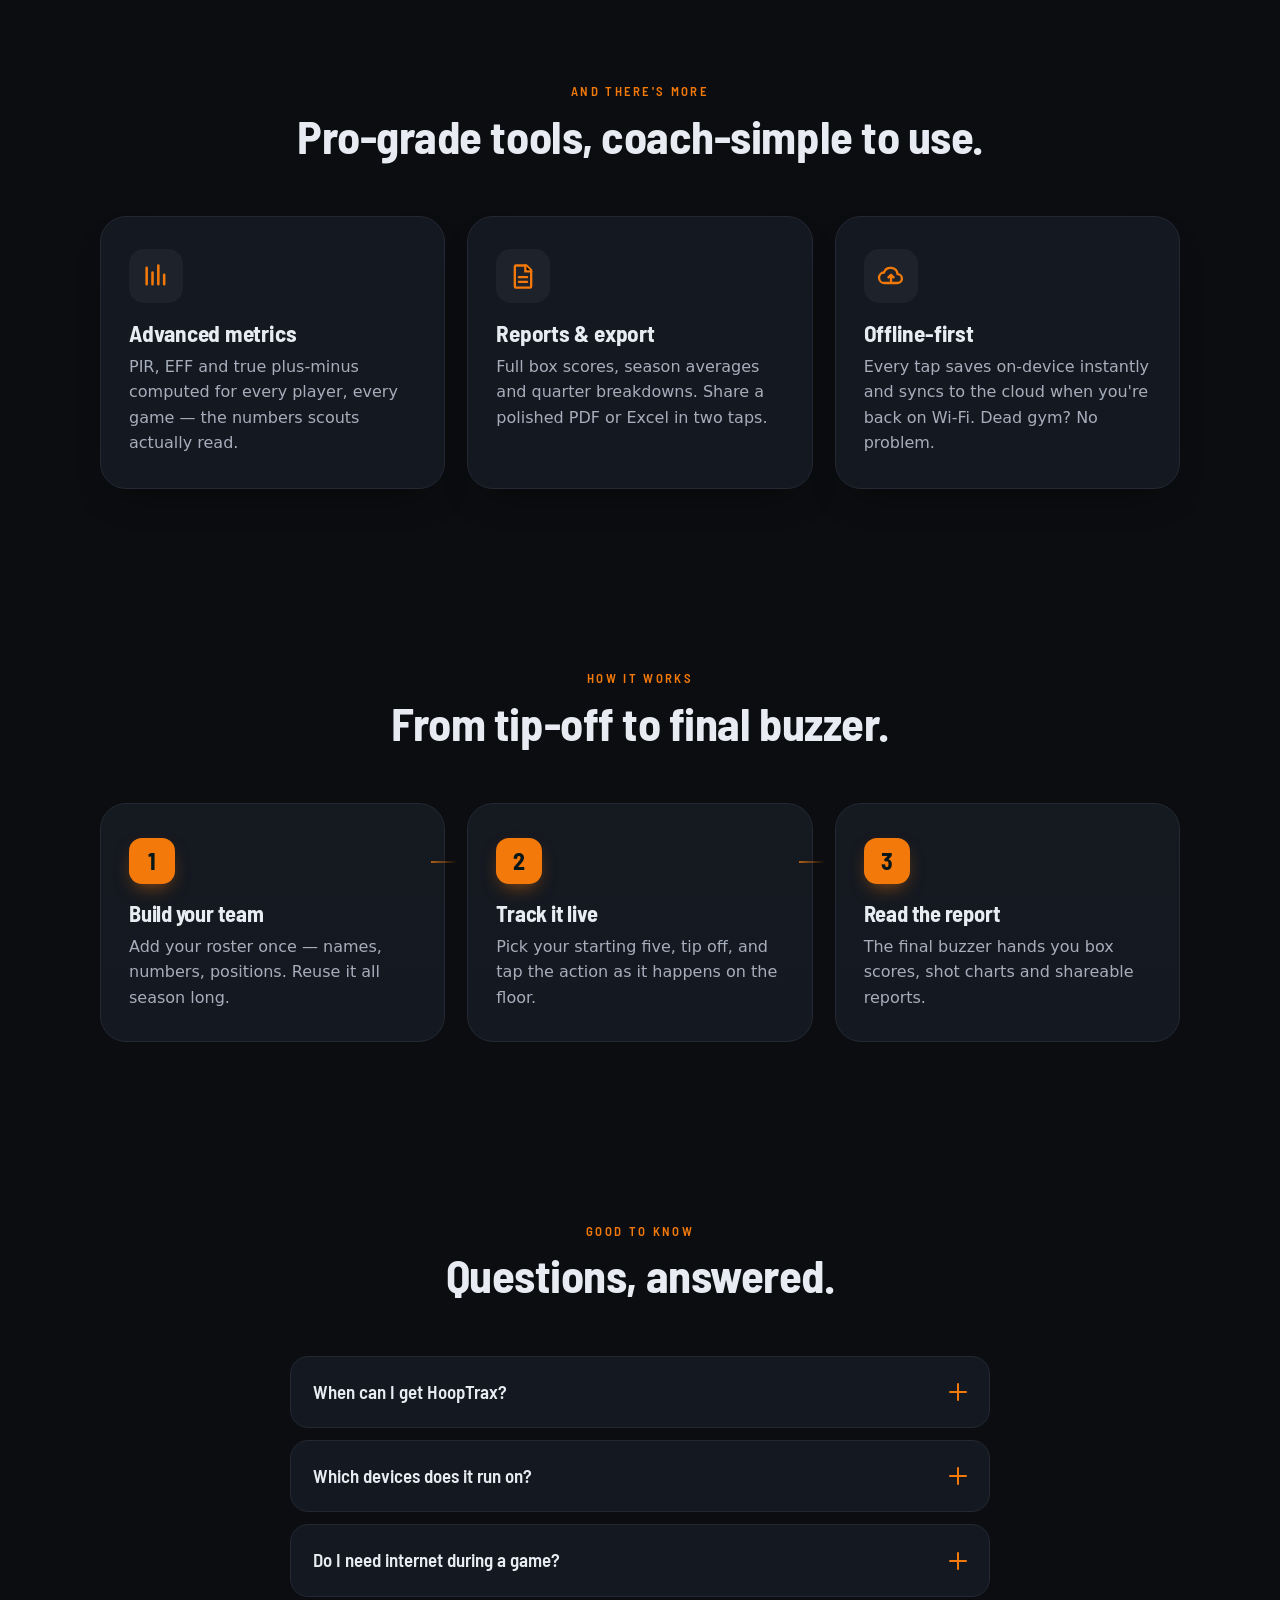
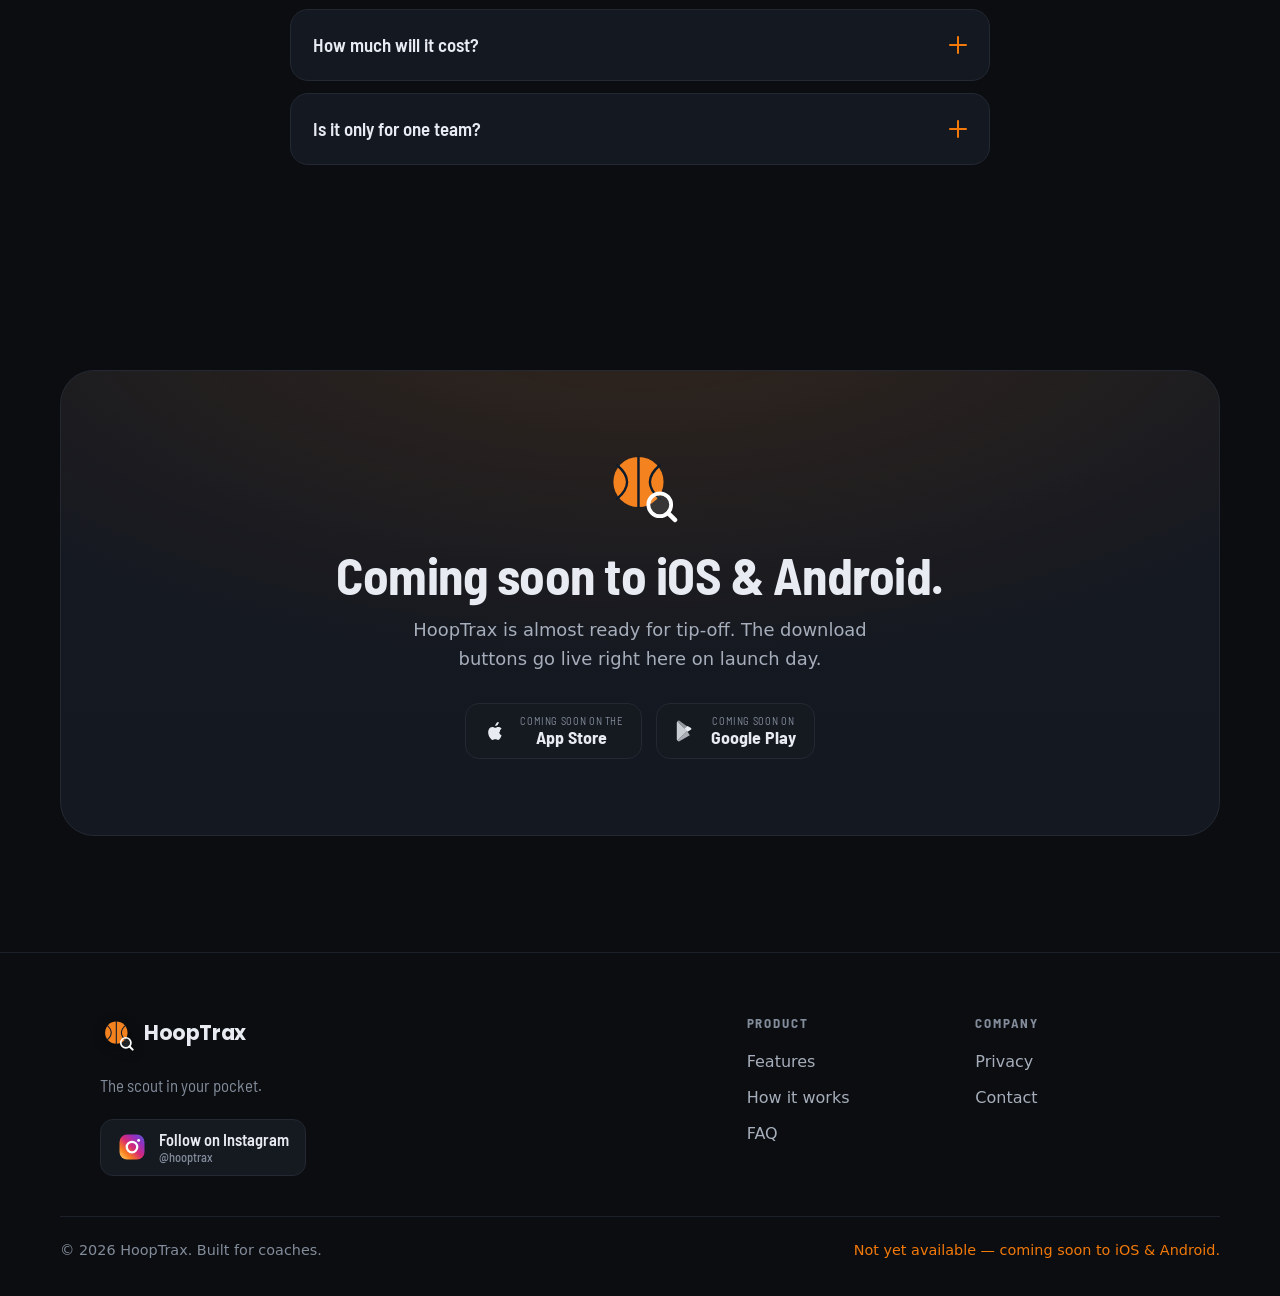
==== commit 26e4e38e: "Rename BBall Sideline IQ to HoopTrax Restores "the scout in your pocket" as the og:title and footer " ====
--- a/index.html
+++ b/index.html
@@ -3,15 +3,15 @@
 <head>
   <meta charset="utf-8" />
   <meta name="viewport" content="width=device-width, initial-scale=1" />
-  <title>BBall Sideline IQ — Courtside basketball stats for the solo coach</title>
-  <meta name="description" content="BBall Sideline IQ turns one coach and one phone into a full stats crew — live courtside tracking, shot-zone heatmaps and pro-grade box scores. Coming soon to iOS & Android." />
+  <title>HoopTrax — Courtside basketball stats for the solo coach</title>
+  <meta name="description" content="HoopTrax turns one coach and one phone into a full stats crew — live courtside tracking, shot-zone heatmaps and pro-grade box scores. Coming soon to iOS & Android." />
   <meta name="theme-color" content="#0B0D10" />
   <link rel="canonical" href="https://hoop-scout.com/" />
 
   <!-- Open Graph / social -->
   <meta property="og:type" content="website" />
   <meta property="og:url" content="https://hoop-scout.com/" />
-  <meta property="og:title" content="BBall Sideline IQ — the stats crew on your sideline" />
+  <meta property="og:title" content="HoopTrax — the scout in your pocket" />
   <meta property="og:description" content="Live courtside stat tracking, shot-zone heatmaps and pro-grade reports. One coach, one phone. Coming soon to iOS & Android." />
   <meta property="og:image" content="https://hoop-scout.com/assets/og-image.svg" />
   <meta name="twitter:card" content="summary_large_image" />
@@ -31,7 +31,7 @@
   <script>
     (function () {
       try {
-        var t = localStorage.getItem('bballiq-theme');
+        var t = localStorage.getItem('hooptrax-theme');
         if (t === 'light' || t === 'dark') document.documentElement.setAttribute('data-theme', t);
       } catch (e) {}
     })();
@@ -43,7 +43,7 @@
   <!-- ============ NAV ============ -->
   <header class="nav" id="nav" data-reveal-instant>
     <div class="wrap nav__inner">
-      <a class="brand" href="#top" aria-label="BBall Sideline IQ home">
+      <a class="brand" href="#top" aria-label="HoopTrax home">
         <span class="brand__mark" aria-hidden="true">
           <svg viewBox="0 0 100 100" xmlns="http://www.w3.org/2000/svg">
             <circle cx="48" cy="46" r="33" fill="#F4821F"/>
@@ -54,7 +54,7 @@
             <line x1="87" y1="87" x2="96" y2="96" stroke="#fff" stroke-width="6" stroke-linecap="round"/>
           </svg>
         </span>
-        <span class="brand__word">BBall Sideline IQ</span>
+        <span class="brand__word">HoopTrax</span>
       </a>
 
       <nav class="nav__links" aria-label="Primary">
@@ -98,7 +98,7 @@
             The whole game,<br />in <span class="accent">one thumb.</span>
           </h1>
           <p class="hero__sub reveal" data-reveal-delay="2">
-            BBall Sideline IQ turns one coach and one phone into a full stats crew —
+            HoopTrax turns one coach and one phone into a full stats crew —
             live tracking, shot-chart heatmaps and pro-grade box scores,
             all without ever leaving the bench.
           </p>
@@ -122,7 +122,7 @@
           <div class="phone phone--float">
             <div class="phone__frame">
               <span class="phone__island" aria-hidden="true"></span>
-              <img class="phone__screen" src="assets/screenshots/hero.png" alt="BBall Sideline IQ live game screen showing a score bar, on-court players and the stat button grid"
+              <img class="phone__screen" src="assets/screenshots/hero.png" alt="HoopTrax live game screen showing a score bar, on-court players and the stat button grid"
                    loading="eager" width="320" height="692"
                    onerror="this.onerror=null;this.src='assets/screenshots/ph-hero.svg';" />
             </div>
@@ -169,7 +169,7 @@
             A single tap logs points, rebounds, assists, steals, fouls and more —
             for whoever's on the floor. Substitutions, the game clock and
             minutes-played all keep themselves. You watch the game;
-            BBall Sideline IQ keeps the book.
+            HoopTrax keeps the book.
           </p>
           <ul class="ticks">
             <li>One-thumb stat grid you can reorder to your style</li>
@@ -182,7 +182,7 @@
           <div class="phone" data-parallax="0.04">
             <div class="phone__frame">
               <span class="phone__island" aria-hidden="true"></span>
-              <img class="phone__screen" src="assets/screenshots/live-tracking.png" alt="BBall Sideline IQ shot-confirm sheet with large Make and Miss buttons"
+              <img class="phone__screen" src="assets/screenshots/live-tracking.png" alt="HoopTrax shot-confirm sheet with large Make and Miss buttons"
                    loading="lazy" width="320" height="692"
                    onerror="this.onerror=null;this.src='assets/screenshots/ph-live-tracking.svg';" />
             </div>
@@ -198,7 +198,7 @@
           <p class="eyebrow">Shot zones</p>
           <h2>See exactly where the buckets come from.</h2>
           <p>
-            Tap where each shot went up and BBall Sideline IQ builds a live heatmap —
+            Tap where each shot went up and HoopTrax builds a live heatmap —
             eleven court zones, made, attempted and FG% on every one.
             Spot the hot hand, the cold corner, and the shot selection to
             fix at halftime.
@@ -214,7 +214,7 @@
           <div class="phone" data-parallax="0.04">
             <div class="phone__frame">
               <span class="phone__island" aria-hidden="true"></span>
-              <img class="phone__screen" src="assets/screenshots/shot-zones.png" alt="BBall Sideline IQ shot-zone heatmap on a half court with FG% badges per zone"
+              <img class="phone__screen" src="assets/screenshots/shot-zones.png" alt="HoopTrax shot-zone heatmap on a half court with FG% badges per zone"
                    loading="lazy" width="320" height="692"
                    onerror="this.onerror=null;this.src='assets/screenshots/ph-shot-zones.svg';" />
             </div>
@@ -292,7 +292,7 @@
         </div>
         <div class="faq__list">
           <details class="qa reveal">
-            <summary>When can I get BBall Sideline IQ?<span class="qa__mark" aria-hidden="true"></span></summary>
+            <summary>When can I get HoopTrax?<span class="qa__mark" aria-hidden="true"></span></summary>
             <div class="qa__body"><p>It's in the final stretch of development. This page is exactly where the App Store and Google Play links will land the moment it's live — check back soon.</p></div>
           </details>
           <details class="qa reveal">
@@ -301,11 +301,11 @@
           </details>
           <details class="qa reveal">
             <summary>Do I need internet during a game?<span class="qa__mark" aria-hidden="true"></span></summary>
-            <div class="qa__body"><p>No. BBall Sideline IQ is offline-first: everything saves to your device instantly and syncs to the cloud later, so dead gym Wi-Fi never costs you a stat.</p></div>
+            <div class="qa__body"><p>No. HoopTrax is offline-first: everything saves to your device instantly and syncs to the cloud later, so dead gym Wi-Fi never costs you a stat.</p></div>
           </details>
           <details class="qa reveal">
             <summary>How much will it cost?<span class="qa__mark" aria-hidden="true"></span></summary>
-            <div class="qa__body"><p>BBall Sideline IQ will launch free and ad-supported, with an optional ad-free upgrade down the line. Final pricing lands at launch.</p></div>
+            <div class="qa__body"><p>HoopTrax will launch free and ad-supported, with an optional ad-free upgrade down the line. Final pricing lands at launch.</p></div>
           </details>
           <details class="qa reveal">
             <summary>Is it only for one team?<span class="qa__mark" aria-hidden="true"></span></summary>
@@ -329,7 +329,7 @@
           </svg>
         </span>
         <h2>Coming soon to iOS &amp; Android.</h2>
-        <p>BBall Sideline IQ is almost ready for tip-off. The download buttons go live right here on launch day.</p>
+        <p>HoopTrax is almost ready for tip-off. The download buttons go live right here on launch day.</p>
         <div class="badges badges--center">
           <span class="store-badge" role="img" aria-label="Coming soon on the App Store" title="Coming soon">
             <svg class="store-badge__icon" viewBox="0 0 24 24" aria-hidden="true"><path d="M16.4 12.9c0-2 1.6-3 1.7-3-1-1.4-2.4-1.6-2.9-1.6-1.2-.1-2.4.7-3 .7-.6 0-1.6-.7-2.6-.7-1.3 0-2.6.8-3.2 2-1.4 2.4-.4 6 1 8 .7 1 1.4 2 2.4 2 1 0 1.3-.6 2.5-.6s1.5.6 2.5.6 1.7-1 2.3-2c.7-1.1 1-2.2 1-2.3-.1 0-2.2-.8-2.2-3.1ZM14.6 6.3c.5-.7.9-1.6.8-2.5-.8 0-1.7.5-2.3 1.2-.5.6-.9 1.5-.8 2.4.9.1 1.8-.4 2.3-1.1Z" fill="currentColor"/></svg>
@@ -348,7 +348,7 @@
   <footer class="footer">
     <div class="wrap footer__inner">
       <div class="footer__brand">
-        <a class="brand" href="#top" aria-label="BBall Sideline IQ home">
+        <a class="brand" href="#top" aria-label="HoopTrax home">
           <span class="brand__mark" aria-hidden="true">
             <svg viewBox="0 0 100 100" xmlns="http://www.w3.org/2000/svg">
               <circle cx="48" cy="46" r="33" fill="#F4821F"/>
@@ -359,10 +359,10 @@
               <line x1="87" y1="87" x2="96" y2="96" stroke="#fff" stroke-width="6" stroke-linecap="round"/>
             </svg>
           </span>
-          <span class="brand__word">BBall Sideline IQ</span>
+          <span class="brand__word">HoopTrax</span>
         </a>
-        <p class="footer__tag">The stats crew on your sideline.</p>
-        <a class="social-btn" href="https://www.instagram.com/bballsidelineiq/" target="_blank" rel="noopener noreferrer">
+        <p class="footer__tag">The scout in your pocket.</p>
+        <a class="social-btn" href="https://www.instagram.com/hooptrax/" target="_blank" rel="noopener noreferrer">
           <span class="social-btn__icon" aria-hidden="true">
             <svg viewBox="0 0 24 24" xmlns="http://www.w3.org/2000/svg">
               <defs><linearGradient id="ig" x1="0" y1="1" x2="1" y2="0">
@@ -374,7 +374,7 @@
               <circle cx="17.3" cy="6.7" r="1.15" fill="#fff"/>
             </svg>
           </span>
-          <span class="social-btn__text">Follow on Instagram<small>@bballsidelineiq</small></span>
+          <span class="social-btn__text">Follow on Instagram<small>@hooptrax</small></span>
         </a>
       </div>
       <nav class="footer__cols" aria-label="Footer">
@@ -387,12 +387,12 @@
         <div class="footer__col">
           <h4>Company</h4>
           <a href="privacy.html">Privacy</a>
-          <a href="mailto:info.bballiq@gmail.com">Contact</a>
+          <a href="mailto:info.hooptrax@gmail.com">Contact</a>
         </div>
       </nav>
     </div>
     <div class="wrap footer__base">
-      <span>&copy; <span id="year">2026</span> BBall Sideline IQ. Built for coaches.</span>
+      <span>&copy; <span id="year">2026</span> HoopTrax. Built for coaches.</span>
       <span class="footer__soon">Not yet available — coming soon to iOS &amp; Android.</span>
     </div>
   </footer>
--- a/css/styles.css
+++ b/css/styles.css
@@ -1,6 +1,6 @@
 /* ============================================================
-   BBall Sideline IQ — marketing site
-   Design tokens mirror BBall Sideline IQ App (constants/theme.ts)
+   HoopTrax — marketing site
+   Design tokens mirror HoopTrax App (constants/theme.ts)
    ============================================================ */
 
 /* ---------- Tokens: dark (default) ---------- */
@@ -138,9 +138,7 @@
 .brand { display: inline-flex; align-items: center; gap: 10px; font-family: var(--font-word); font-weight: 700; }
 .brand__mark { width: 34px; height: 34px; display: block; filter: drop-shadow(0 2px 6px rgba(0,0,0,.35)); }
 .brand__mark svg { width: 100%; height: 100%; }
-/* nowrap: "BBall Sideline IQ" is long enough to break across two lines in the
-   nav bar, which reads as a layout bug. Size it down at narrow widths instead. */
-.brand__word { font-size: 1.28rem; letter-spacing: -0.02em; white-space: nowrap; }
+.brand__word { font-size: 1.28rem; letter-spacing: -0.02em; }
 
 .nav__links { display: flex; gap: 28px; margin-left: auto; }
 .nav__links a {
@@ -164,7 +162,6 @@
   font-family: var(--font-title); font-weight: 600; font-size: 0.74rem;
   text-transform: uppercase; letter-spacing: 0.12em;
   padding: 6px 11px; border-radius: 999px;
-  white-space: nowrap;
 }
 .chip--soon {
   color: var(--accent);
@@ -536,15 +533,12 @@
   .nav__links { display: none; }
   .footer__inner { grid-template-columns: 1fr; gap: 28px; }
   .nav__inner { height: 64px; }
-  .brand__word { font-size: 1.05rem; }
 }
 
 @media (max-width: 380px) {
   .stats { grid-template-columns: 1fr; }
   .badges { flex-direction: column; align-items: stretch; }
   .store-badge { justify-content: center; }
-  .brand__word { font-size: .95rem; }
-  .brand__mark { width: 28px; height: 28px; }
 }
 
 /* ============================================================
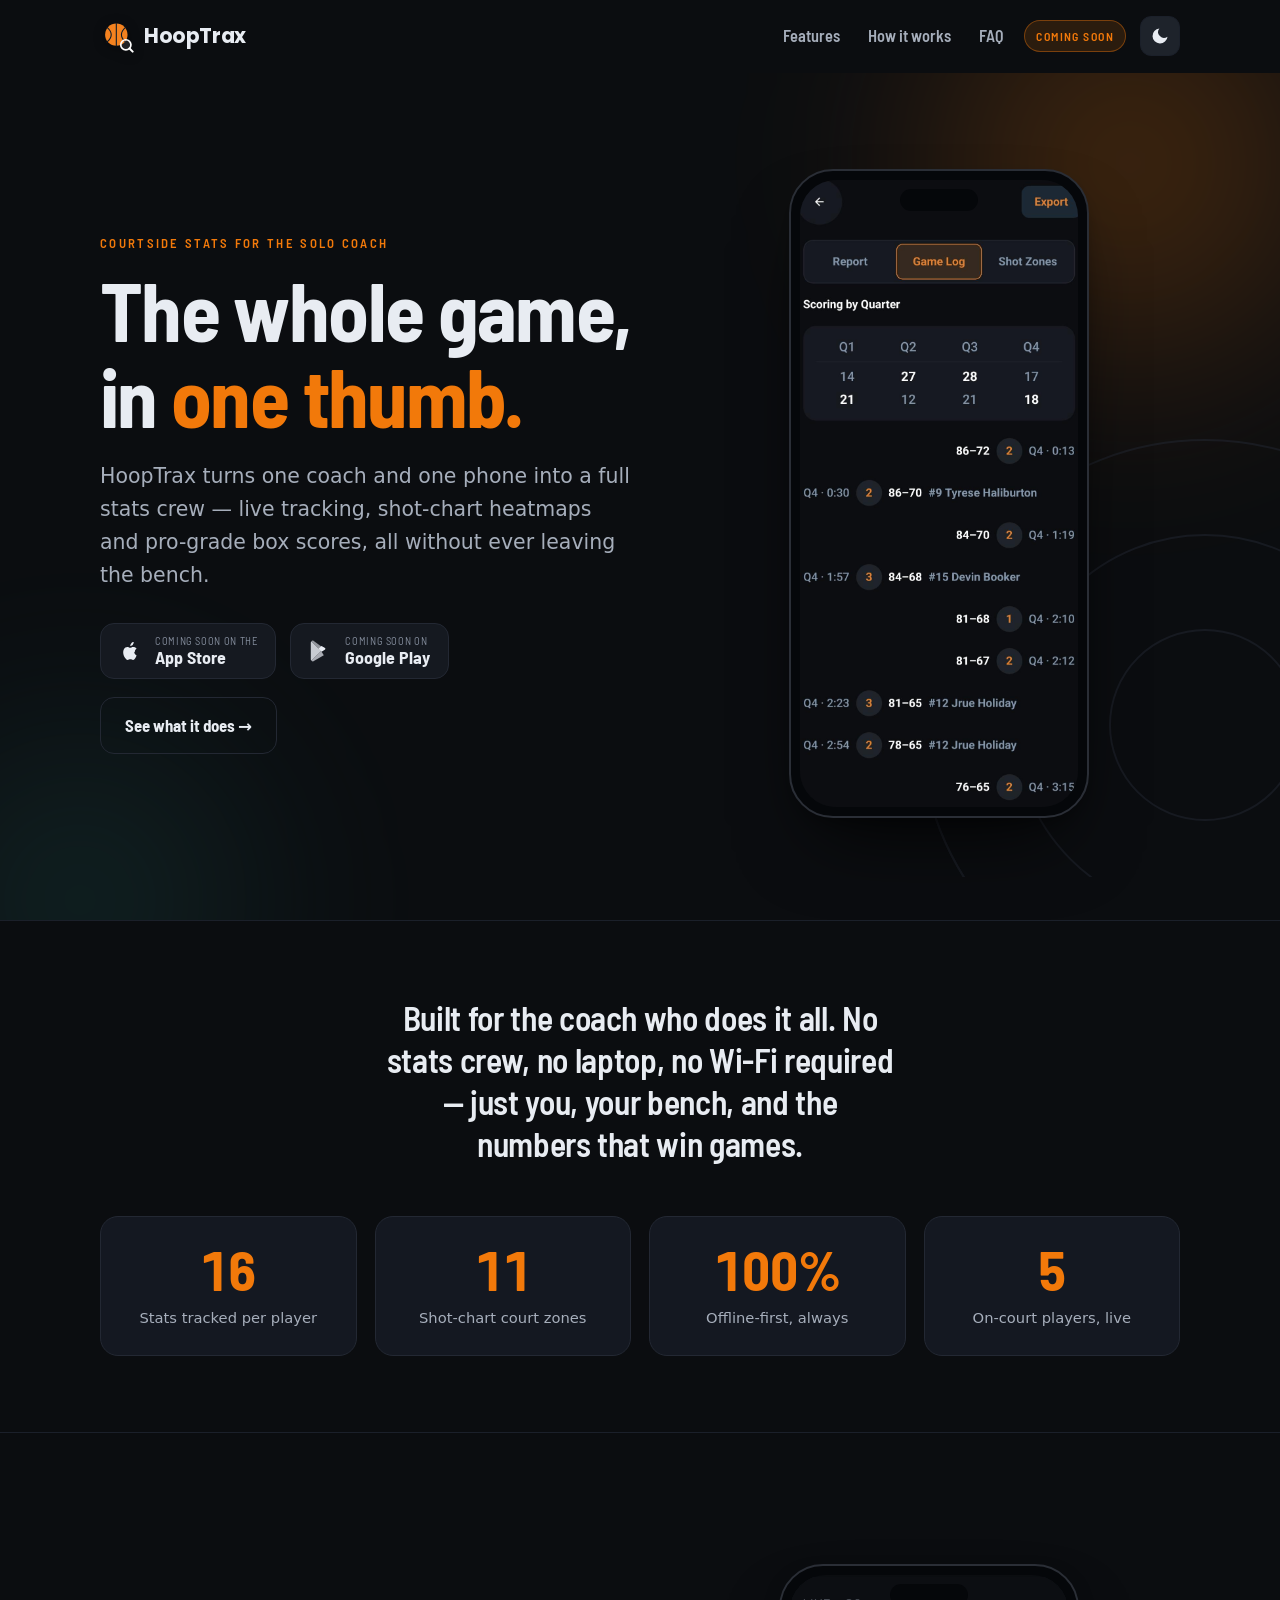
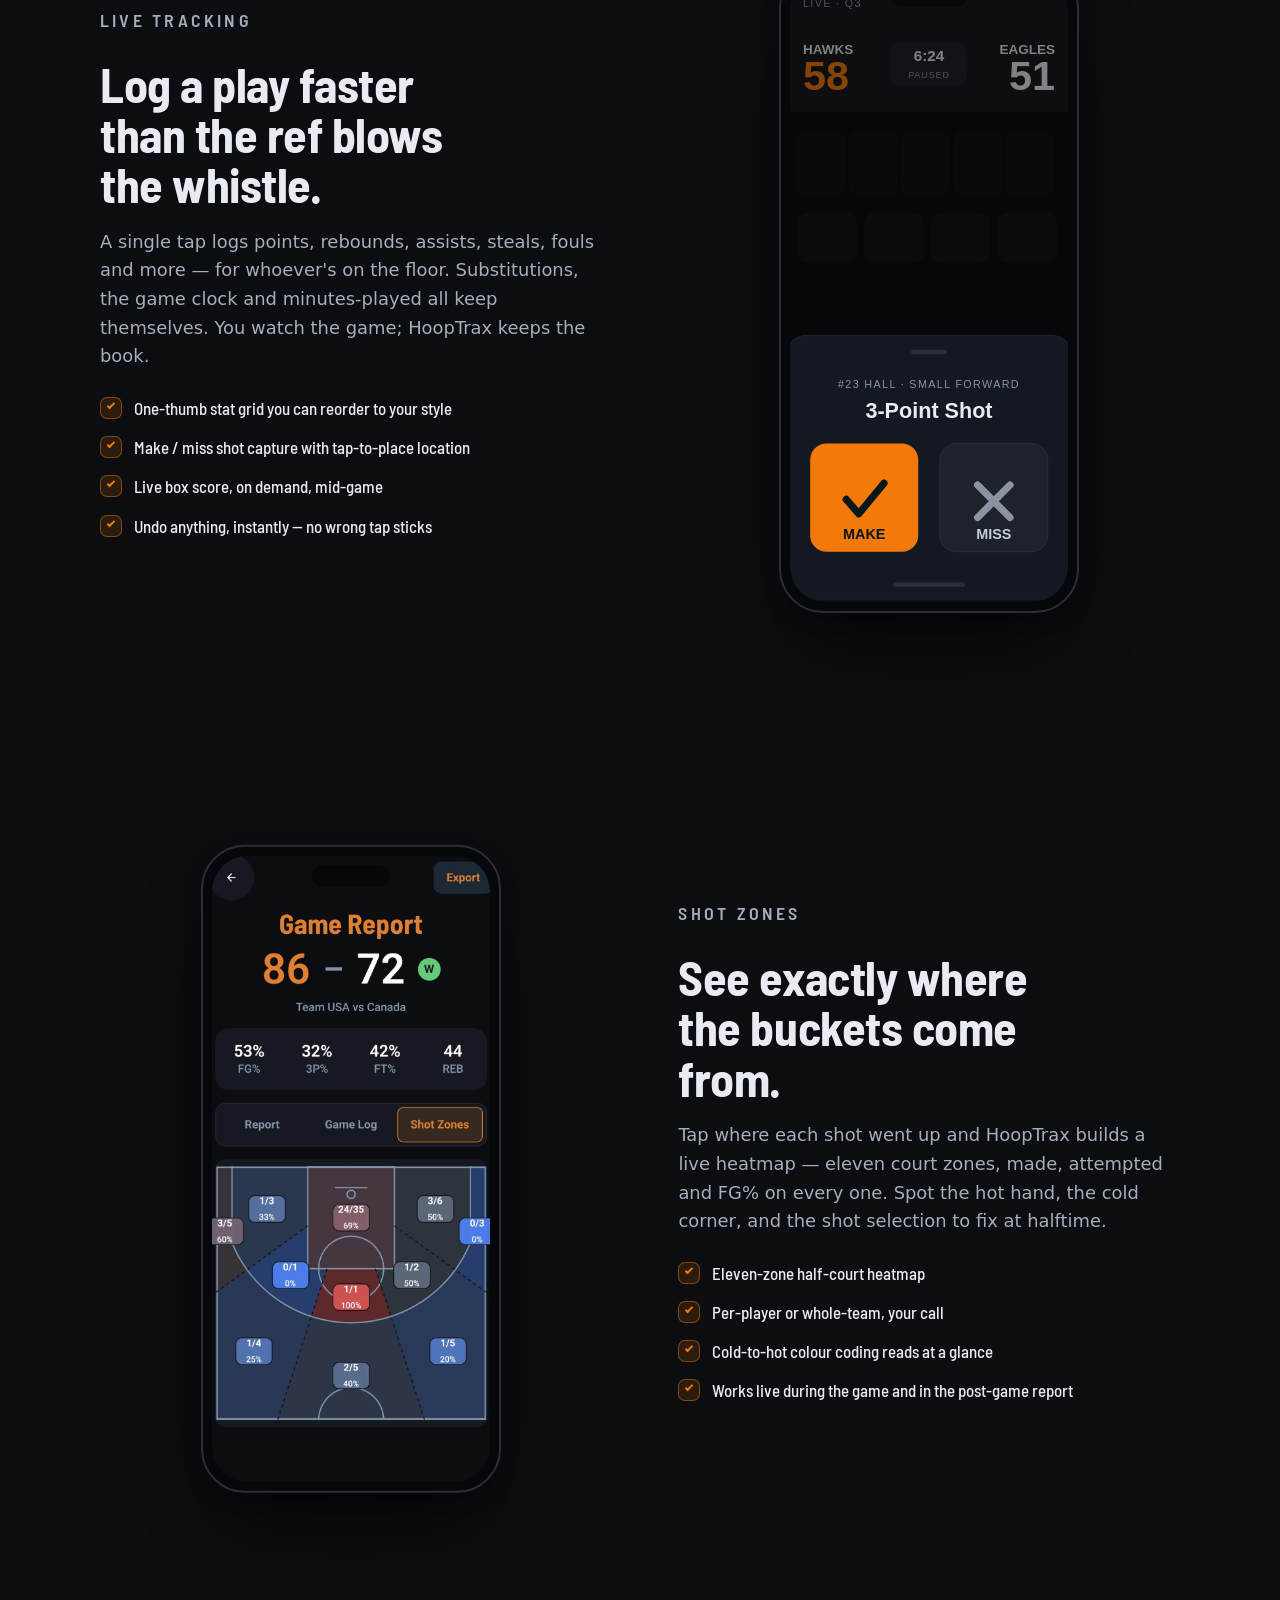
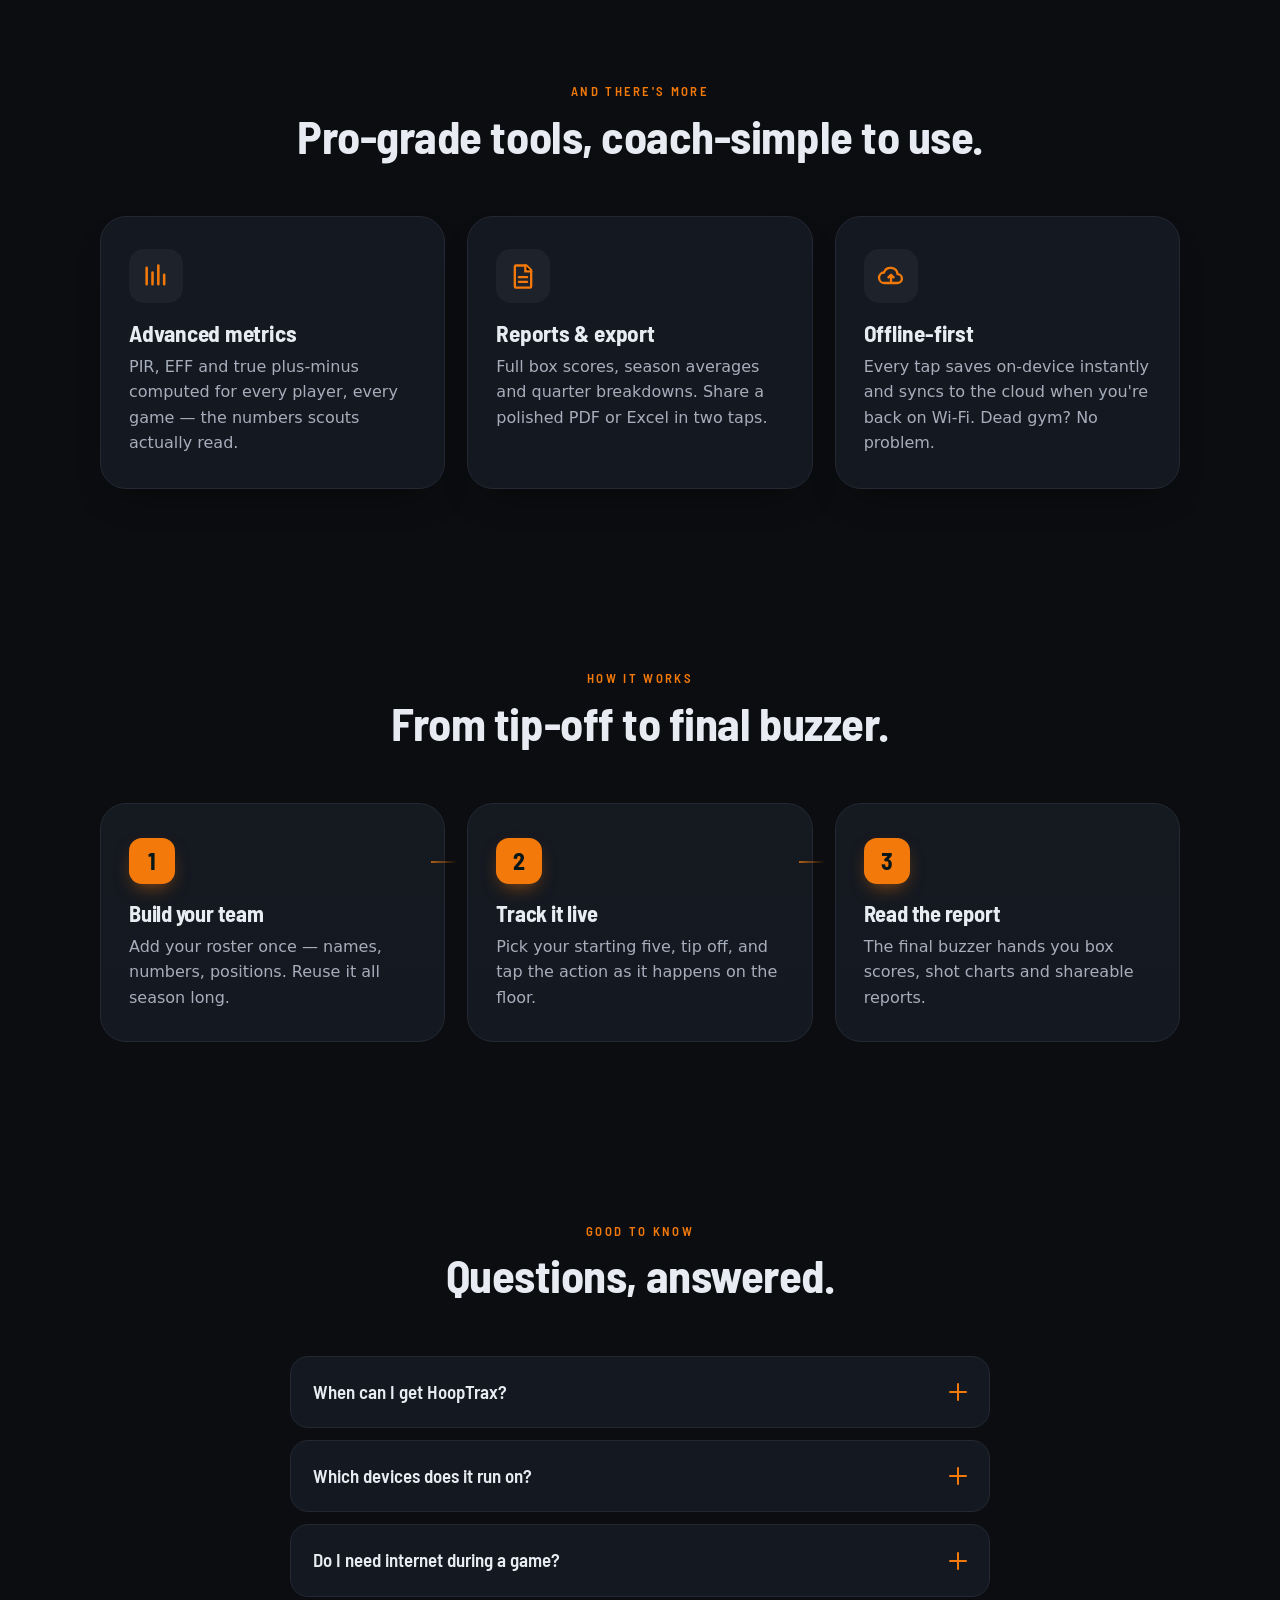
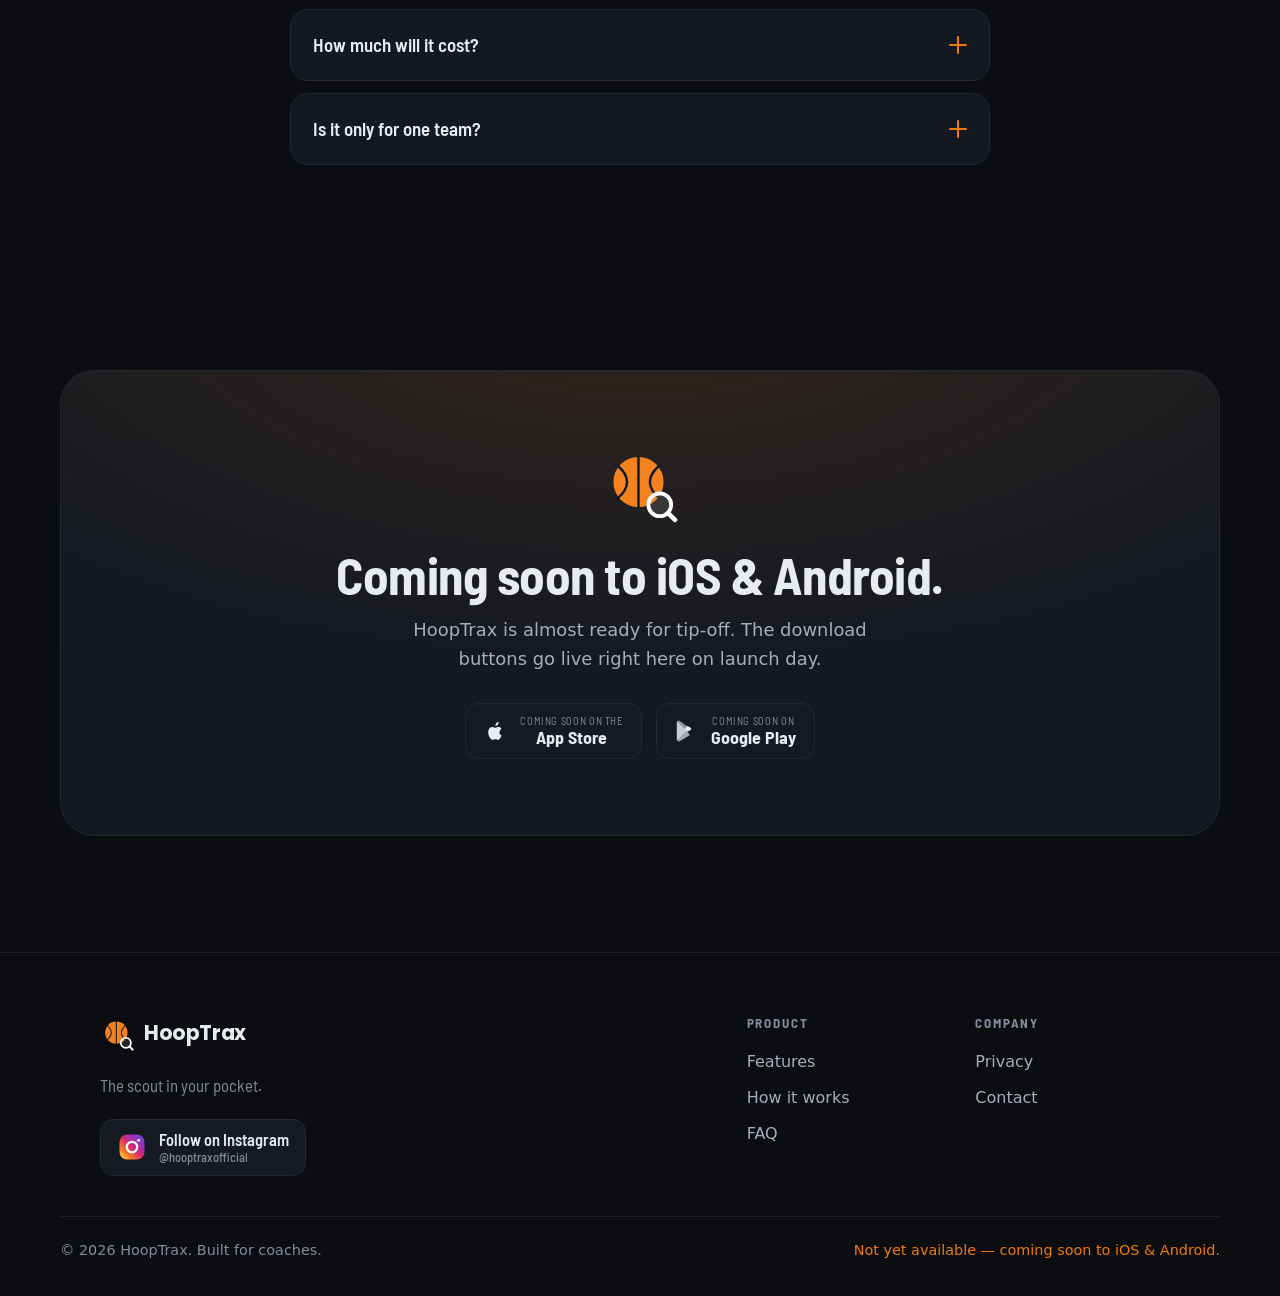
==== commit 00d8e7cd: "Point contact details at the live mailbox and Instagram handle Contact email -> bballsidelineiq@gmai" ====
--- a/index.html
+++ b/index.html
@@ -362,7 +362,7 @@
           <span class="brand__word">HoopTrax</span>
         </a>
         <p class="footer__tag">The scout in your pocket.</p>
-        <a class="social-btn" href="https://www.instagram.com/hooptrax/" target="_blank" rel="noopener noreferrer">
+        <a class="social-btn" href="https://www.instagram.com/hooptraxofficial/" target="_blank" rel="noopener noreferrer">
           <span class="social-btn__icon" aria-hidden="true">
             <svg viewBox="0 0 24 24" xmlns="http://www.w3.org/2000/svg">
               <defs><linearGradient id="ig" x1="0" y1="1" x2="1" y2="0">
@@ -374,7 +374,7 @@
               <circle cx="17.3" cy="6.7" r="1.15" fill="#fff"/>
             </svg>
           </span>
-          <span class="social-btn__text">Follow on Instagram<small>@hooptrax</small></span>
+          <span class="social-btn__text">Follow on Instagram<small>@hooptraxofficial</small></span>
         </a>
       </div>
       <nav class="footer__cols" aria-label="Footer">
@@ -387,7 +387,7 @@
         <div class="footer__col">
           <h4>Company</h4>
           <a href="privacy.html">Privacy</a>
-          <a href="mailto:info.hooptrax@gmail.com">Contact</a>
+          <a href="mailto:bballsidelineiq@gmail.com">Contact</a>
         </div>
       </nav>
     </div>
